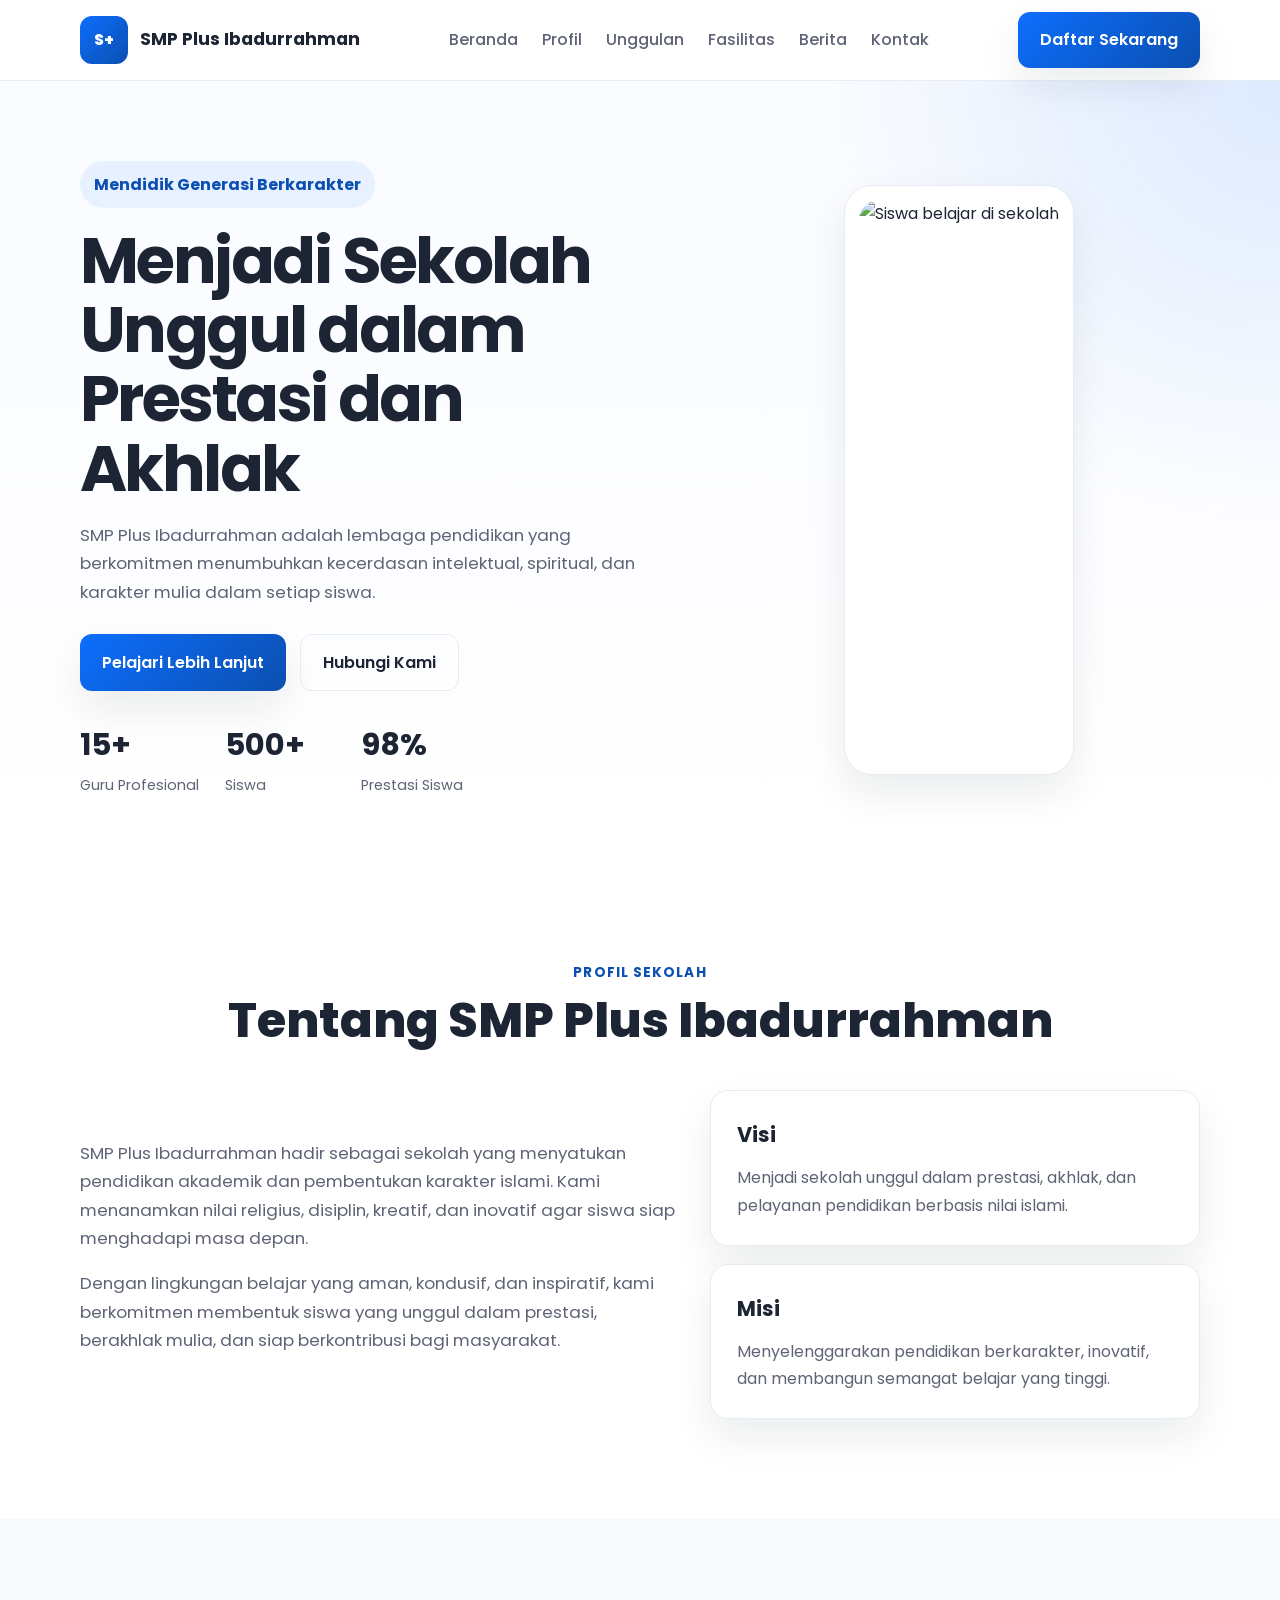
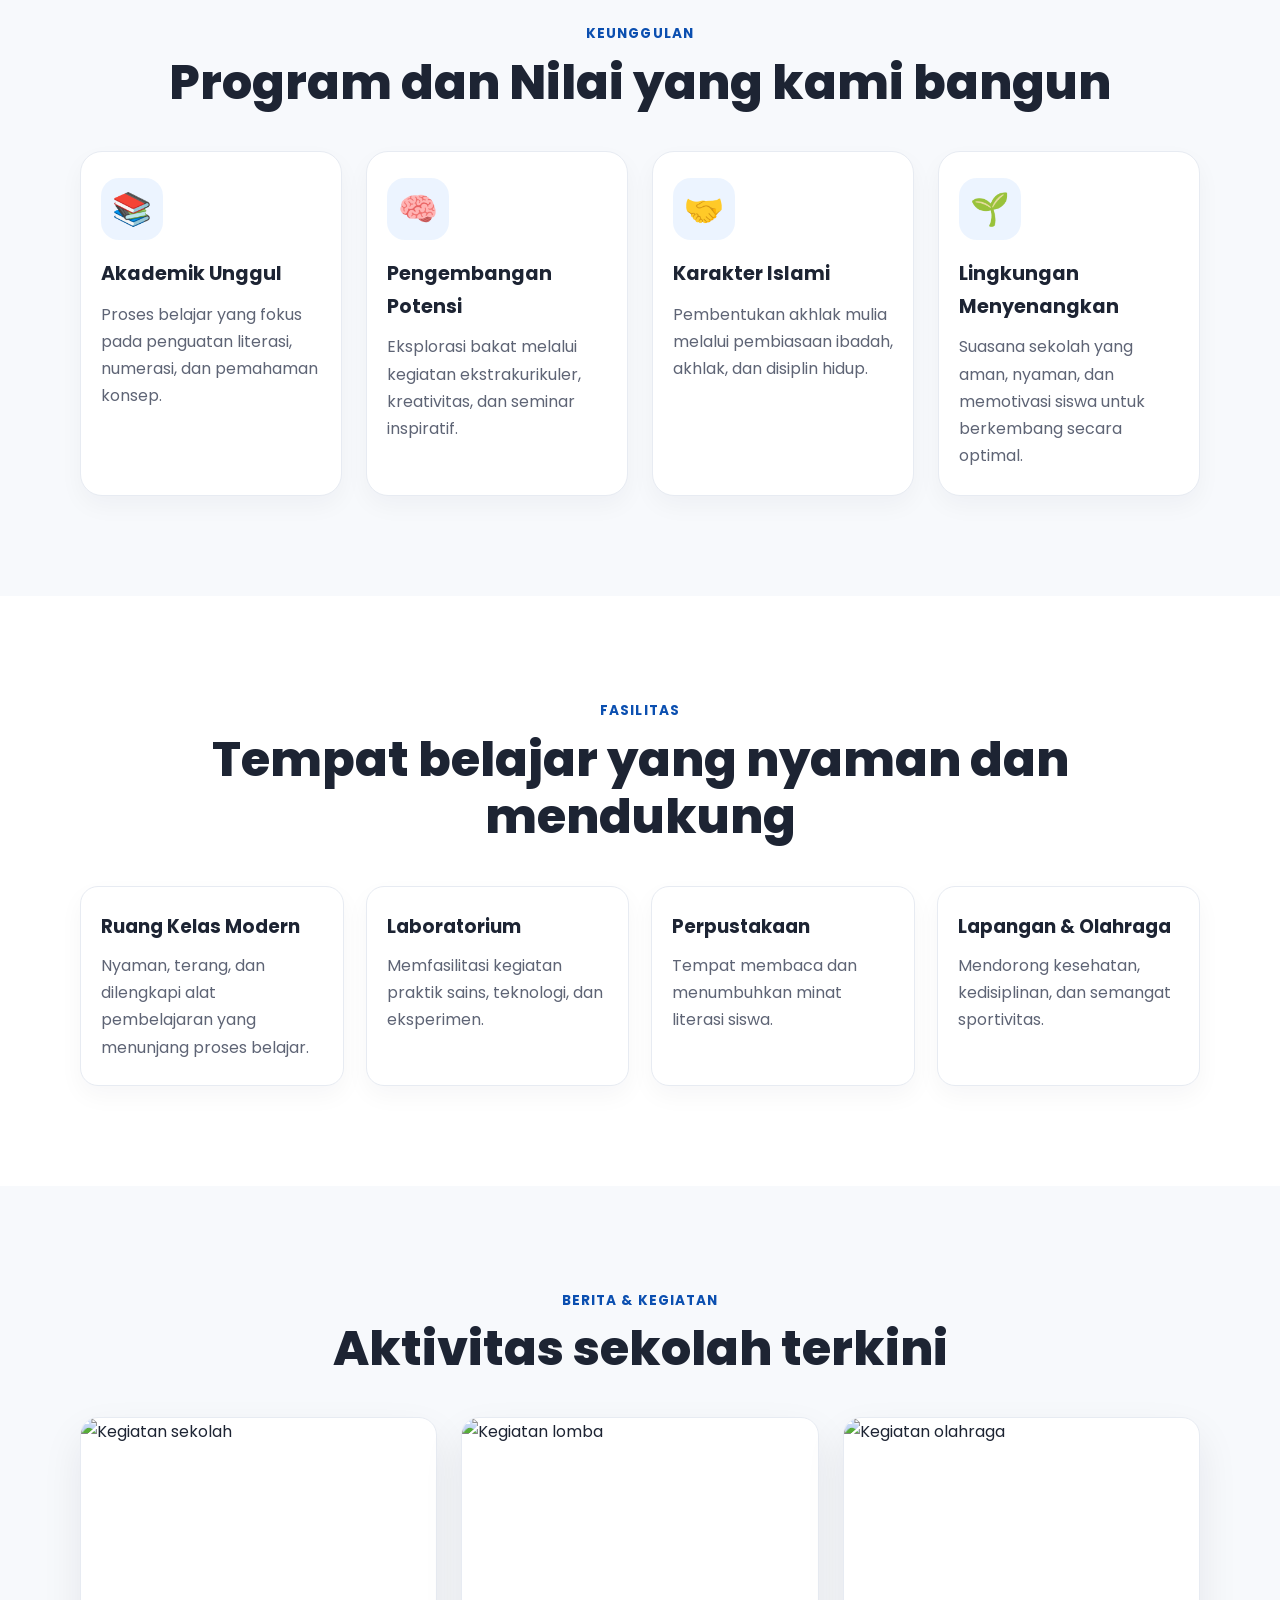
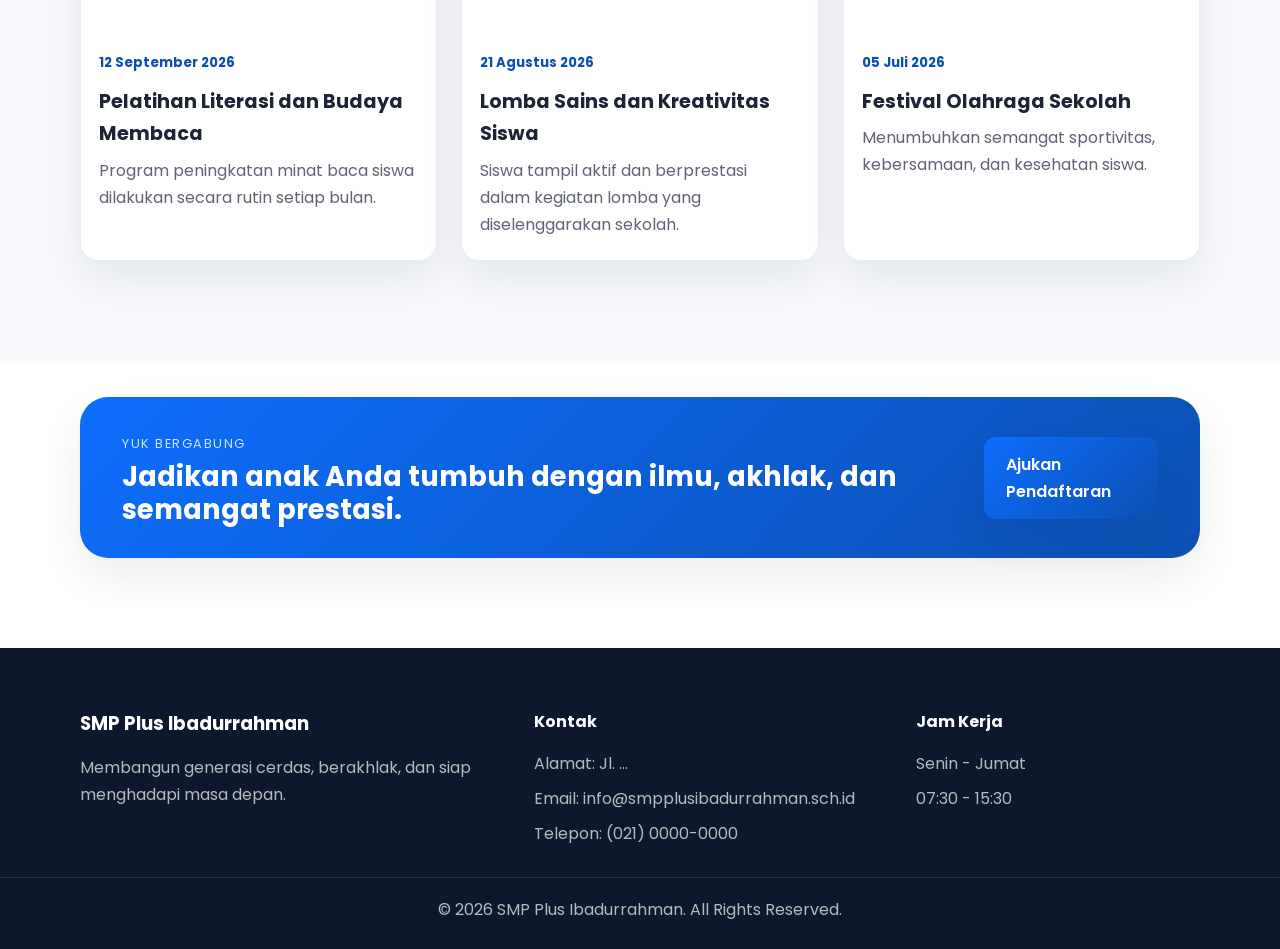
==== index.html @ a877b1e3 "Add homepage for SMP Plus Ibadurrahman website" ====
<!DOCTYPE html>
<html lang="id">
  <head>
    <meta charset="UTF-8" />
    <meta name="viewport" content="width=device-width, initial-scale=1.0" />
    <title>SMP Plus Ibadurrahman</title>
    <meta
      name="description"
      content="Website resmi SMP Plus Ibadurrahman."
    />
    <link rel="preconnect" href="https://fonts.googleapis.com" />
    <link rel="preconnect" href="https://fonts.gstatic.com" crossorigin />
    <link
      href="https://fonts.googleapis.com/css2?family=Poppins:wght@400;500;600;700;800&display=swap"
      rel="stylesheet"
    />
    <link rel="stylesheet" href="style.css" />
  </head>
  <body>
    <header class="topbar">
      <div class="container nav">
        <div class="brand" aria-label="SMP Plus Ibadurrahman logo and name">
          <div class="logo">S+</div>
          <div>
            <h2>SMP Plus Ibadurrahman</h2>
          </div>
        </div>

        <nav class="menu" aria-label="Navigasi utama">
          <a href="#beranda">Beranda</a>
          <a href="#profil">Profil</a>
          <a href="#unggulan">Unggulan</a>
          <a href="#fasilitas">Fasilitas</a>
          <a href="#berita">Berita</a>
          <a href="#kontak">Kontak</a>
        </nav>

        <a class="btn btn-primary" href="#kontak">Daftar Sekarang</a>
      </div>
    </header>

    <main>
      <section id="beranda" class="hero">
        <div class="container hero-grid">
          <div class="hero-content">
            <span class="badge">Mendidik Generasi Berkarakter</span>
            <h1>Menjadi Sekolah Unggul dalam Prestasi dan Akhlak</h1>
            <p>
              SMP Plus Ibadurrahman adalah lembaga pendidikan yang berkomitmen
              menumbuhkan kecerdasan intelektual, spiritual, dan karakter mulia
              dalam setiap siswa.
            </p>

            <div class="hero-actions">
              <a class="btn btn-primary" href="#profil">Pelajari Lebih Lanjut</a>
              <a class="btn btn-secondary" href="#kontak">Hubungi Kami</a>
            </div>

            <div class="stats" aria-label="Statistik sekolah">
              <div>
                <strong>15+</strong>
                <span>Guru Profesional</span>
              </div>
              <div>
                <strong>500+</strong>
                <span>Siswa</span>
              </div>
              <div>
                <strong>98%</strong>
                <span>Prestasi Siswa</span>
              </div>
            </div>
          </div>

          <div class="hero-visual" aria-label="Ilustrasi siswa belajar">
            <div class="card image-card">
              <img
                src="https://images.unsplash.com/photo-1522202176988-66273c2fd55f?auto=format&fit=crop&w=900&q=80"
                alt="Siswa belajar di sekolah"
              />
            </div>
          </div>
        </div>
      </section>

      <section id="profil" class="section">
        <div class="container">
          <div class="section-heading">
            <span>Profil Sekolah</span>
            <h2>Tentang SMP Plus Ibadurrahman</h2>
          </div>

          <div class="about-grid">
            <div class="about-text">
              <p>
                SMP Plus Ibadurrahman hadir sebagai sekolah yang menyatukan
                pendidikan akademik dan pembentukan karakter islami. Kami
                menanamkan nilai religius, disiplin, kreatif, dan inovatif agar
                siswa siap menghadapi masa depan.
              </p>
              <p>
                Dengan lingkungan belajar yang aman, kondusif, dan inspiratif,
                kami berkomitmen membentuk siswa yang unggul dalam prestasi,
                berakhlak mulia, dan siap berkontribusi bagi masyarakat.
              </p>
            </div>

            <div class="about-boxes">
              <div class="mini-box">
                <h3>Visi</h3>
                <p>
                  Menjadi sekolah unggul dalam prestasi, akhlak, dan pelayanan
                  pendidikan berbasis nilai islami.
                </p>
              </div>
              <div class="mini-box">
                <h3>Misi</h3>
                <p>
                  Menyelenggarakan pendidikan berkarakter, inovatif, dan
                  membangun semangat belajar yang tinggi.
                </p>
              </div>
            </div>
          </div>
        </div>
      </section>

      <section id="unggulan" class="section alt">
        <div class="container">
          <div class="section-heading">
            <span>Keunggulan</span>
            <h2>Program dan Nilai yang kami bangun</h2>
          </div>

          <div class="feature-grid">
            <article class="feature-card">
              <div class="icon">📚</div>
              <h3>Akademik Unggul</h3>
              <p>
                Proses belajar yang fokus pada penguatan literasi, numerasi, dan
                pemahaman konsep.
              </p>
            </article>

            <article class="feature-card">
              <div class="icon">🧠</div>
              <h3>Pengembangan Potensi</h3>
              <p>
                Eksplorasi bakat melalui kegiatan ekstrakurikuler, kreativitas,
                dan seminar inspiratif.
              </p>
            </article>

            <article class="feature-card">
              <div class="icon">🤝</div>
              <h3>Karakter Islami</h3>
              <p>
                Pembentukan akhlak mulia melalui pembiasaan ibadah, akhlak, dan
                disiplin hidup.
              </p>
            </article>

            <article class="feature-card">
              <div class="icon">🌱</div>
              <h3>Lingkungan Menyenangkan</h3>
              <p>
                Suasana sekolah yang aman, nyaman, dan memotivasi siswa untuk
                berkembang secara optimal.
              </p>
            </article>
          </div>
        </div>
      </section>

      <section id="fasilitas" class="section">
        <div class="container">
          <div class="section-heading">
            <span>Fasilitas</span>
            <h2>Tempat belajar yang nyaman dan mendukung</h2>
          </div>

          <div class="facility-grid">
            <div class="facility-item">
              <h3>Ruang Kelas Modern</h3>
              <p>
                Nyaman, terang, dan dilengkapi alat pembelajaran yang menunjang
                proses belajar.
              </p>
            </div>
            <div class="facility-item">
              <h3>Laboratorium</h3>
              <p>
                Memfasilitasi kegiatan praktik sains, teknologi, dan eksperimen.
              </p>
            </div>
            <div class="facility-item">
              <h3>Perpustakaan</h3>
              <p>
                Tempat membaca dan menumbuhkan minat literasi siswa.
              </p>
            </div>
            <div class="facility-item">
              <h3>Lapangan & Olahraga</h3>
              <p>
                Mendorong kesehatan, kedisiplinan, dan semangat sportivitas.
              </p>
            </div>
          </div>
        </div>
      </section>

      <section id="berita" class="section alt">
        <div class="container">
          <div class="section-heading">
            <span>Berita & Kegiatan</span>
            <h2>Aktivitas sekolah terkini</h2>
          </div>

          <div class="news-grid">
            <article class="news-card">
              <img
                src="https://images.unsplash.com/photo-1503676260728-1c00da094a0b?auto=format&fit=crop&w=800&q=80"
                alt="Kegiatan sekolah"
              />
              <div class="news-content">
                <span>12 September 2026</span>
                <h3>Pelatihan Literasi dan Budaya Membaca</h3>
                <p>
                  Program peningkatan minat baca siswa dilakukan secara rutin
                  setiap bulan.
                </p>
              </div>
            </article>

            <article class="news-card">
              <img
                src="https://images.unsplash.com/photo-1523240795612-9a054b0db644?auto=format&fit=crop&w=800&q=80"
                alt="Kegiatan lomba"
              />
              <div class="news-content">
                <span>21 Agustus 2026</span>
                <h3>Lomba Sains dan Kreativitas Siswa</h3>
                <p>
                  Siswa tampil aktif dan berprestasi dalam kegiatan lomba yang
                  diselenggarakan sekolah.
                </p>
              </div>
            </article>

            <article class="news-card">
              <img
                src="https://images.unsplash.com/photo-1517486808906-6ca8b3f04846?auto=format&fit=crop&w=800&q=80"
                alt="Kegiatan olahraga"
              />
              <div class="news-content">
                <span>05 Juli 2026</span>
                <h3>Festival Olahraga Sekolah</h3>
                <p>
                  Menumbuhkan semangat sportivitas, kebersamaan, dan kesehatan
                  siswa.
                </p>
              </div>
            </article>
          </div>
        </div>
      </section>

      <section class="cta">
        <div class="container cta-box">
          <div>
            <span>Yuk Bergabung</span>
            <h2>
              Jadikan anak Anda tumbuh dengan ilmu, akhlak, dan semangat
              prestasi.
            </h2>
          </div>
          <a class="btn btn-primary" href="#kontak">Ajukan Pendaftaran</a>
        </div>
      </section>
    </main>

    <footer id="kontak" class="footer">
      <div class="container footer-grid">
        <div>
          <h3>SMP Plus Ibadurrahman</h3>
          <p>
            Membangun generasi cerdas, berakhlak, dan siap menghadapi masa
            depan.
          </p>
        </div>

        <div>
          <h4>Kontak</h4>
          <ul>
            <li>Alamat: Jl. ...</li>
            <li>Email: info@smpplusibadurrahman.sch.id</li>
            <li>Telepon: (021) 0000-0000</li>
          </ul>
        </div>

        <div>
          <h4>Jam Kerja</h4>
          <ul>
            <li>Senin - Jumat</li>
            <li>07:30 - 15:30</li>
          </ul>
        </div>
      </div>

      <div class="copyright">
        <p>© 2026 SMP Plus Ibadurrahman. All Rights Reserved.</p>
      </div>
    </footer>
  </body>
</html>
---- style.css ----
:root {
  --primary: #0d6efd;
  --primary-dark: #0b4fb0;
  --secondary: #f7f9fc;
  --accent: #f7b801;
  --text: #1d2433;
  --muted: #5e6475;
  --border: #e7ebf2;
  --white: #ffffff;
  --shadow: 0 18px 40px rgba(16, 24, 40, 0.08);
}

* {
  box-sizing: border-box;
  margin: 0;
  padding: 0;
}

html {
  scroll-behavior: smooth;
}

body {
  font-family: "Poppins", sans-serif;
  color: var(--text);
  background: var(--white);
  line-height: 1.7;
}

a {
  text-decoration: none;
  color: inherit;
}

img {
  max-width: 100%;
  display: block;
}

.container {
  width: min(1120px, calc(100% - 32px));
  margin: 0 auto;
}

.section {
  padding: 100px 0;
}

.section.alt {
  background: var(--secondary);
}

.section-heading {
  margin-bottom: 40px;
  text-align: center;
}

.section-heading span {
  display: inline-block;
  font-size: 0.85rem;
  color: var(--primary-dark);
  font-weight: 700;
  letter-spacing: 0.08em;
  text-transform: uppercase;
  margin-bottom: 8px;
}

.section-heading h2 {
  font-size: clamp(2rem, 4vw, 3rem);
  line-height: 1.2;
  font-weight: 800;
}

.topbar {
  position: sticky;
  top: 0;
  z-index: 100;
  background: rgba(255, 255, 255, 0.92);
  backdrop-filter: blur(12px);
  border-bottom: 1px solid rgba(231, 235, 242, 0.9);
}

.nav {
  display: flex;
  align-items: center;
  justify-content: space-between;
  min-height: 80px;
  gap: 20px;
}

.brand {
  display: flex;
  align-items: center;
  gap: 12px;
}

.logo {
  width: 48px;
  height: 48px;
  border-radius: 12px;
  background: linear-gradient(135deg, var(--primary), var(--primary-dark));
  color: var(--white);
  display: grid;
  place-items: center;
  font-weight: 800;
}

.brand h2 {
  font-size: 1.1rem;
}

.menu {
  display: flex;
  align-items: center;
  gap: 24px;
  color: var(--muted);
  font-weight: 500;
}

.menu a:hover {
  color: var(--primary);
}

.btn {
  display: inline-flex;
  align-items: center;
  justify-content: center;
  padding: 14px 22px;
  border-radius: 12px;
  font-weight: 600;
  transition: 0.2s ease;
}

.btn-primary {
  background: linear-gradient(135deg, var(--primary), var(--primary-dark));
  color: var(--white);
  box-shadow: var(--shadow);
}

.btn-primary:hover {
  transform: translateY(-2px);
}

.btn-secondary {
  background: transparent;
  color: var(--text);
  border: 1px solid var(--border);
}

.hero {
  padding: 80px 0 60px;
  background:
    radial-gradient(circle at top right, rgba(13, 110, 253, 0.12), transparent 30%),
    linear-gradient(180deg, #f9fbff 0%, #ffffff 100%);
}

.hero-grid {
  display: grid;
  grid-template-columns: 1.1fr 0.9fr;
  gap: 48px;
  align-items: center;
}

.badge {
  display: inline-flex;
  background: rgba(13, 110, 253, 0.08);
  color: var(--primary-dark);
  font-weight: 700;
  padding: 10px 14px;
  border-radius: 999px;
  margin-bottom: 18px;
}

.hero-content h1 {
  font-size: clamp(2.4rem, 5vw, 4.5rem);
  line-height: 1.08;
  margin-bottom: 18px;
  letter-spacing: -0.04em;
}

.hero-content p {
  font-size: 1.05rem;
  color: var(--muted);
  max-width: 620px;
}

.hero-actions {
  display: flex;
  gap: 14px;
  margin-top: 28px;
  flex-wrap: wrap;
}

.stats {
  display: flex;
  gap: 26px;
  margin-top: 28px;
  flex-wrap: wrap;
}

.stats div {
  min-width: 110px;
}

.stats strong {
  display: block;
  font-size: 1.9rem;
  color: var(--text);
}

.stats span {
  color: var(--muted);
  font-size: 0.9rem;
}

.hero-visual {
  display: flex;
  justify-content: center;
}

.image-card {
  background: var(--white);
  border-radius: 28px;
  box-shadow: var(--shadow);
  padding: 14px;
  border: 1px solid var(--border);
  max-width: 540px;
}

.image-card img {
  width: 100%;
  height: 560px;
  object-fit: cover;
  border-radius: 20px;
}

.about-grid {
  display: grid;
  grid-template-columns: 1.1fr 0.9fr;
  gap: 30px;
  align-items: center;
}

.about-text p {
  color: var(--muted);
  margin-bottom: 16px;
  font-size: 1.05rem;
}

.about-boxes {
  display: grid;
  gap: 18px;
}

.mini-box {
  background: var(--white);
  border: 1px solid var(--border);
  border-radius: 18px;
  padding: 26px;
  box-shadow: var(--shadow);
}

.mini-box h3 {
  margin-bottom: 12px;
  font-size: 1.3rem;
}

.mini-box p {
  color: var(--muted);
}

.feature-grid {
  display: grid;
  grid-template-columns: repeat(4, minmax(0, 1fr));
  gap: 24px;
}

.feature-card {
  background: var(--white);
  border: 1px solid var(--border);
  border-radius: 22px;
  padding: 26px 20px;
  box-shadow: 0 10px 24px rgba(16, 24, 40, 0.04);
}

.icon {
  width: 62px;
  height: 62px;
  display: grid;
  place-items: center;
  font-size: 2rem;
  border-radius: 18px;
  background: rgba(13, 110, 253, 0.08);
  margin-bottom: 18px;
}

.feature-card h3 {
  margin-bottom: 10px;
  font-size: 1.2rem;
}

.feature-card p {
  color: var(--muted);
}

.facility-grid {
  display: grid;
  grid-template-columns: repeat(4, minmax(0, 1fr));
  gap: 22px;
}

.facility-item {
  background: var(--white);
  border: 1px solid var(--border);
  border-radius: 18px;
  padding: 24px 20px;
  box-shadow: 0 10px 24px rgba(16, 24, 40, 0.04);
}

.facility-item h3 {
  margin-bottom: 10px;
  font-size: 1.15rem;
}

.facility-item p {
  color: var(--muted);
}

.news-grid {
  display: grid;
  grid-template-columns: repeat(3, minmax(0, 1fr));
  gap: 24px;
}

.news-card {
  background: var(--white);
  border: 1px solid var(--border);
  border-radius: 18px;
  overflow: hidden;
  box-shadow: var(--shadow);
}

.news-card img {
  width: 100%;
  height: 210px;
  object-fit: cover;
}

.news-content {
  padding: 20px 18px 22px;
}

.news-content span {
  color: var(--primary-dark);
  font-size: 0.82rem;
  font-weight: 700;
}

.news-content h3 {
  margin: 10px 0 6px;
  font-size: 1.2rem;
}

.news-content p {
  color: var(--muted);
}

.cta {
  padding: 36px 0 90px;
}

.cta-box {
  background: linear-gradient(135deg, var(--primary), var(--primary-dark));
  color: var(--white);
  border-radius: 28px;
  padding: 32px 42px;
  display: flex;
  justify-content: space-between;
  align-items: center;
  gap: 20px;
  box-shadow: var(--shadow);
}

.cta-box h2 {
  font-size: clamp(1.7rem, 2vw, 2.5rem);
  line-height: 1.2;
}

.cta-box span {
  display: inline-block;
  margin-bottom: 6px;
  font-size: 0.8rem;
  opacity: 0.8;
  text-transform: uppercase;
  letter-spacing: 0.12em;
}

.footer {
  background: #0d172d;
  color: rgba(255, 255, 255, 0.85);
  padding-top: 60px;
}

.footer-grid {
  display: grid;
  grid-template-columns: 1.2fr 1fr 0.8fr;
  gap: 28px;
  padding-bottom: 30px;
}

.footer h3,
.footer h4 {
  color: var(--white);
  margin-bottom: 14px;
}

.footer p,
.footer li {
  color: rgba(255, 255, 255, 0.7);
}

.footer ul {
  list-style: none;
  display: grid;
  gap: 8px;
}

.copyright {
  text-align: center;
  padding: 18px 0 26px;
  border-top: 1px solid rgba(255, 255, 255, 0.1);
  color: rgba(255, 255, 255, 0.6);
}

@media (max-width: 980px) {
  .hero-grid,
  .about-grid,
  .feature-grid,
  .facility-grid,
  .news-grid,
  .footer-grid {
    grid-template-columns: 1fr 1fr;
  }

  .hero-grid,
  .about-grid {
    grid-template-columns: 1fr;
  }
}

@media (max-width: 720px) {
  .menu {
    display: none;
  }

  .feature-grid,
  .facility-grid,
  .news-grid,
  .footer-grid {
    grid-template-columns: 1fr;
  }

  .cta-box {
    flex-direction: column;
    align-items: flex-start;
  }

  .hero-content h1 {
    font-size: 2.5rem;
  }
}
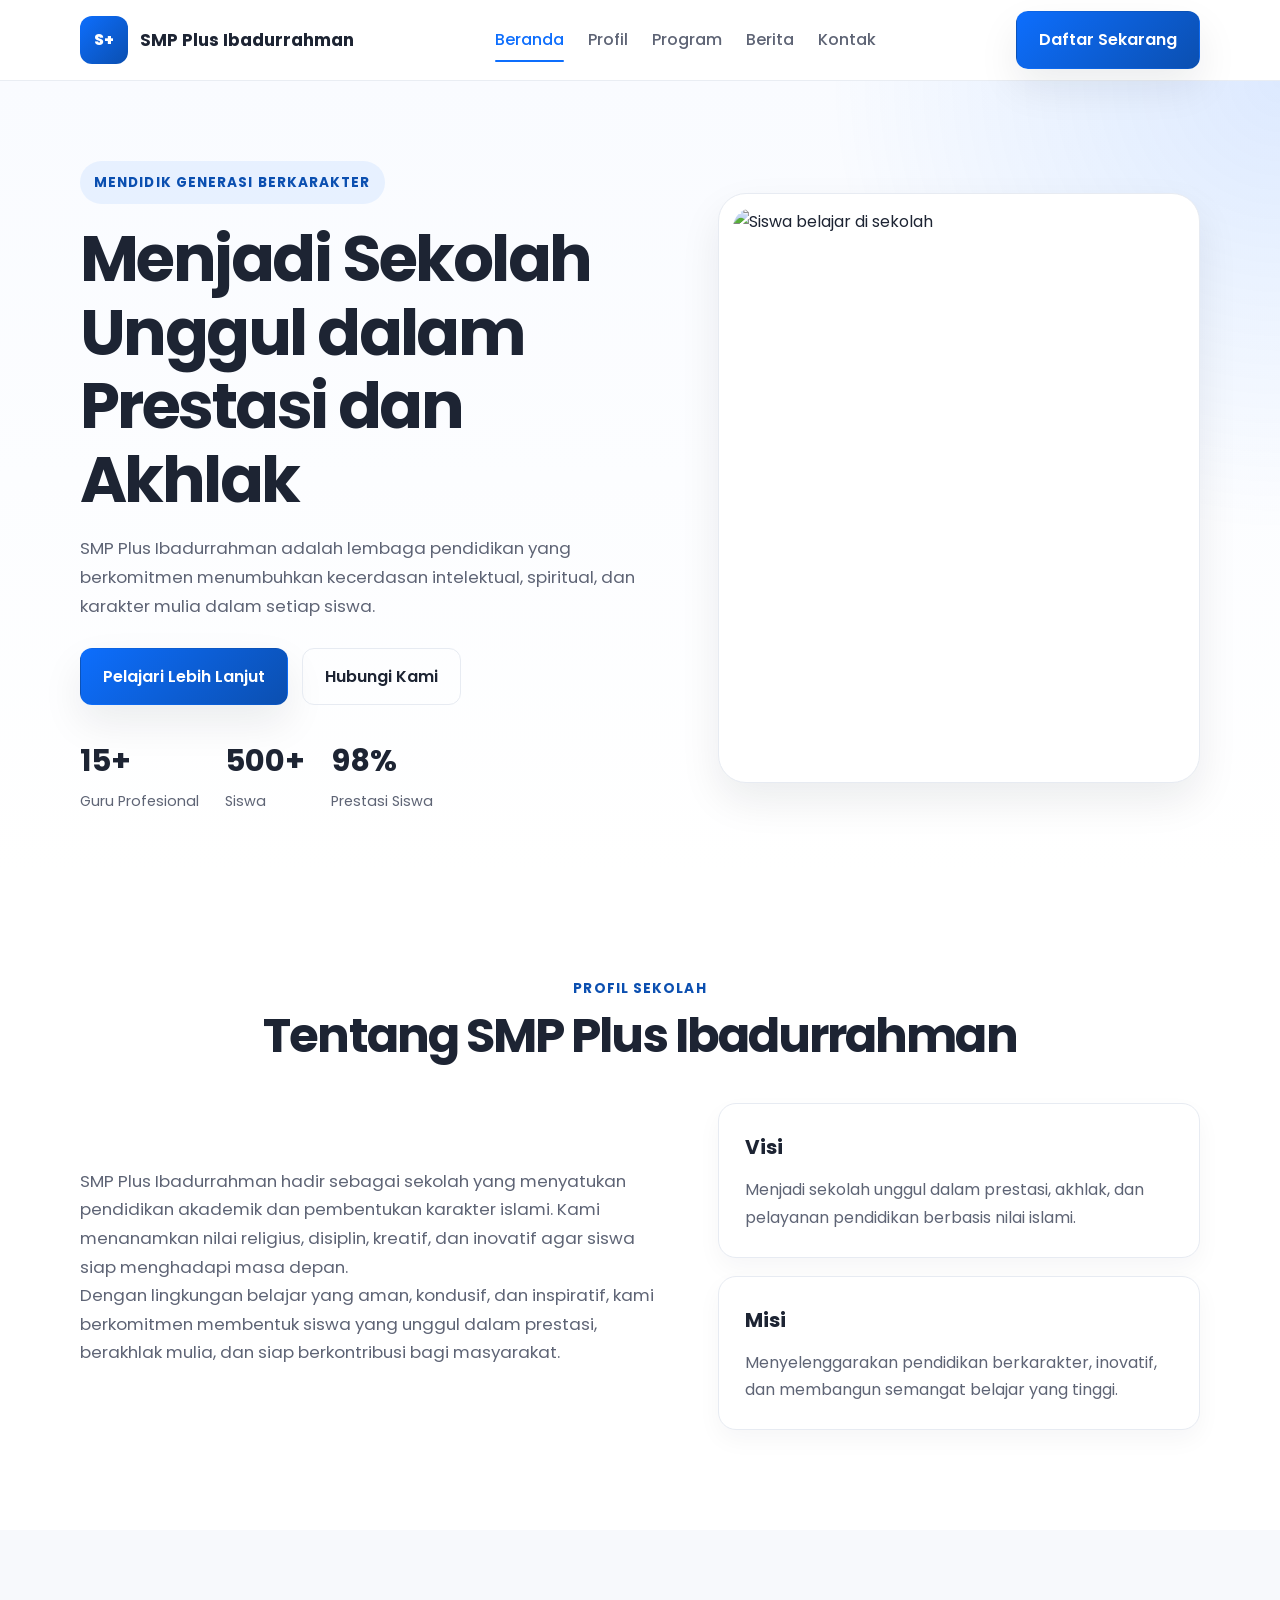
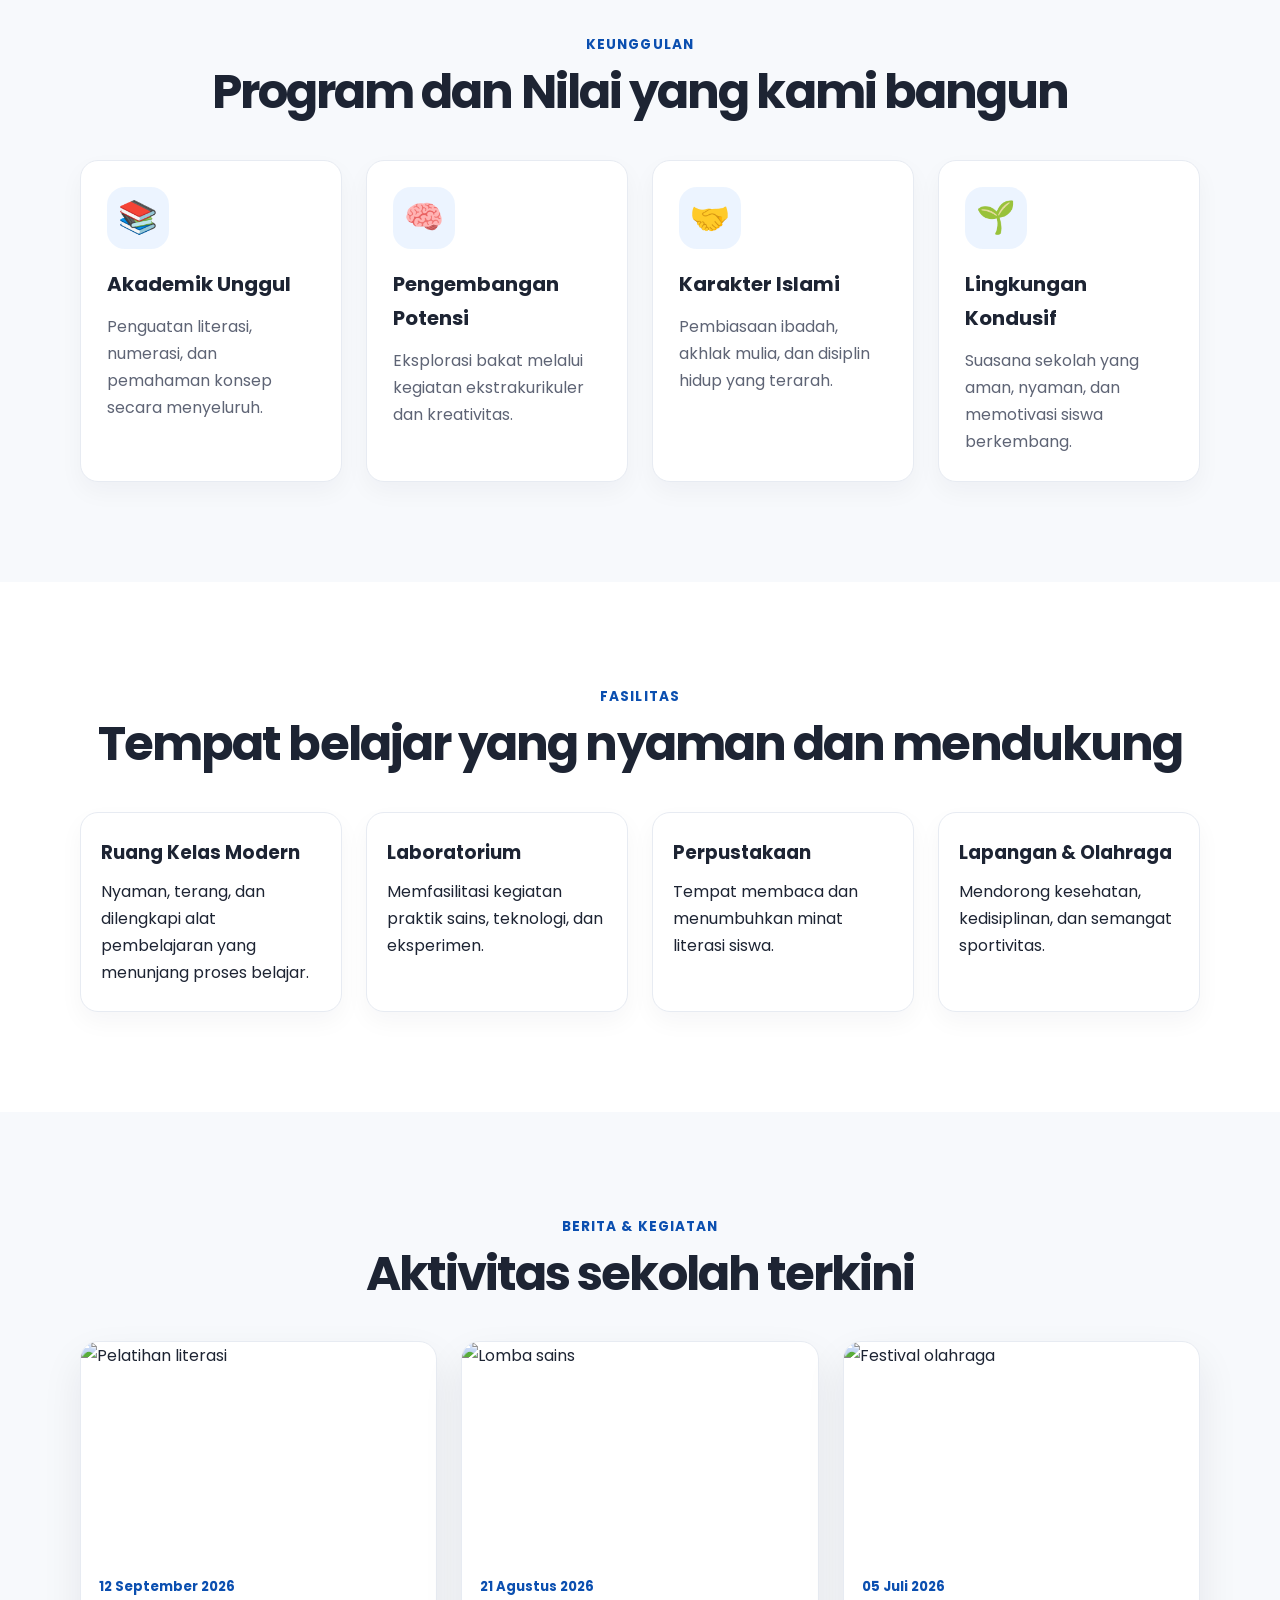
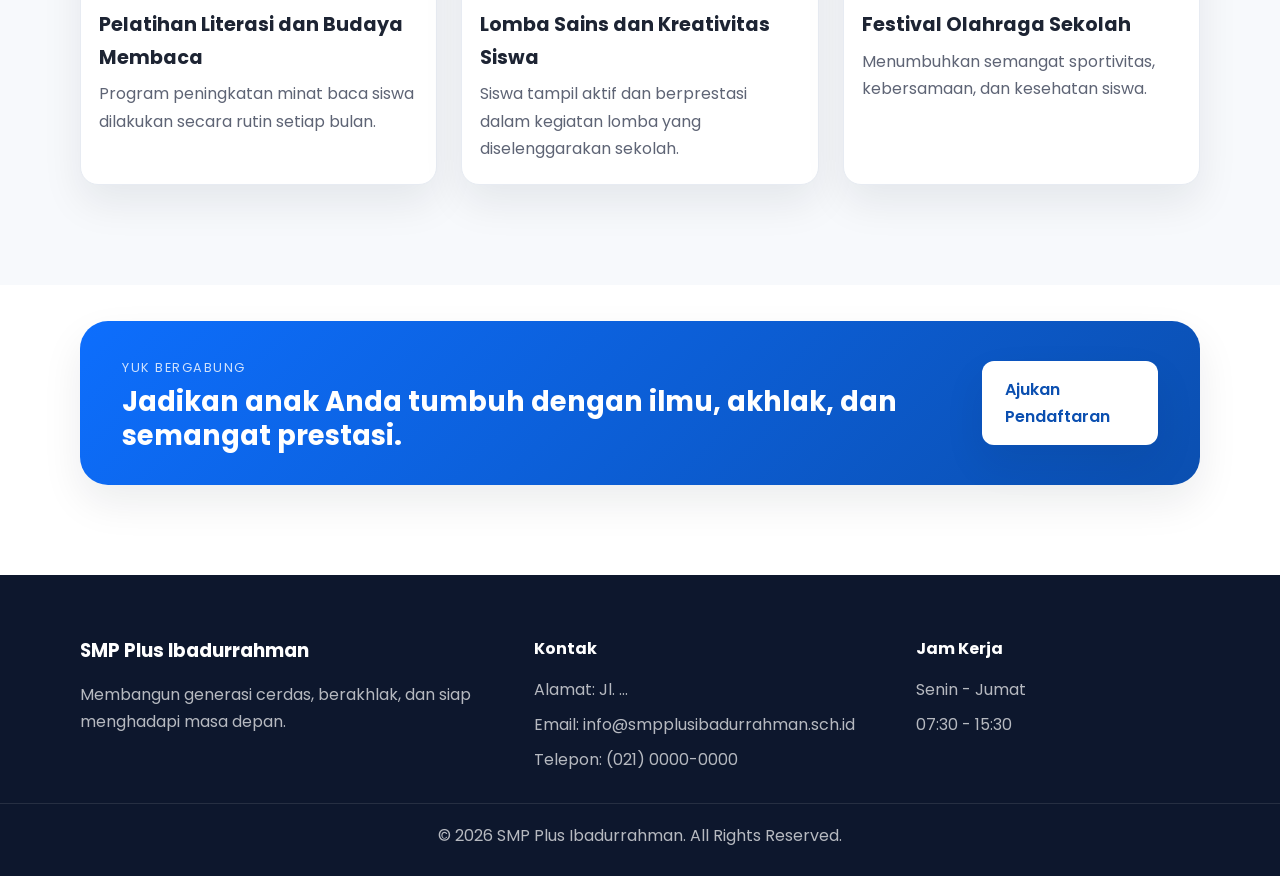
==== commit 43e398c8: "Expand SMP Plus Ibadurrahman site into multi-page landing website" ====
--- a/index.html
+++ b/index.html
@@ -3,10 +3,10 @@
   <head>
     <meta charset="UTF-8" />
     <meta name="viewport" content="width=device-width, initial-scale=1.0" />
-    <title>SMP Plus Ibadurrahman</title>
+    <title>SMP Plus Ibadurrahman | Beranda</title>
     <meta
       name="description"
-      content="Website resmi SMP Plus Ibadurrahman."
+      content="Website resmi SMP Plus Ibadurrahman. Mendidik generasi unggul dengan akhlak dan prestasi."
     />
     <link rel="preconnect" href="https://fonts.googleapis.com" />
     <link rel="preconnect" href="https://fonts.gstatic.com" crossorigin />
@@ -15,32 +15,38 @@
       rel="stylesheet"
     />
     <link rel="stylesheet" href="style.css" />
+    <script src="script.js" defer></script>
   </head>
   <body>
     <header class="topbar">
       <div class="container nav">
-        <div class="brand" aria-label="SMP Plus Ibadurrahman logo and name">
+        <a href="index.html" class="brand" aria-label="Beranda SMP Plus Ibadurrahman">
           <div class="logo">S+</div>
           <div>
             <h2>SMP Plus Ibadurrahman</h2>
           </div>
-        </div>
+        </a>
+
+        <button class="nav-toggle" aria-label="Buka menu navigasi" aria-expanded="false">
+          <span></span>
+          <span></span>
+          <span></span>
+        </button>
 
         <nav class="menu" aria-label="Navigasi utama">
-          <a href="#beranda">Beranda</a>
-          <a href="#profil">Profil</a>
-          <a href="#unggulan">Unggulan</a>
-          <a href="#fasilitas">Fasilitas</a>
-          <a href="#berita">Berita</a>
-          <a href="#kontak">Kontak</a>
+          <a href="index.html" class="active">Beranda</a>
+          <a href="profil.html">Profil</a>
+          <a href="program.html">Program</a>
+          <a href="berita.html">Berita</a>
+          <a href="kontak.html">Kontak</a>
         </nav>
 
-        <a class="btn btn-primary" href="#kontak">Daftar Sekarang</a>
+        <a class="btn btn-primary desktop-only" href="kontak.html">Daftar Sekarang</a>
       </div>
     </header>
 
     <main>
-      <section id="beranda" class="hero">
+      <section class="hero">
         <div class="container hero-grid">
           <div class="hero-content">
             <span class="badge">Mendidik Generasi Berkarakter</span>
@@ -52,8 +58,8 @@
             </p>
 
             <div class="hero-actions">
-              <a class="btn btn-primary" href="#profil">Pelajari Lebih Lanjut</a>
-              <a class="btn btn-secondary" href="#kontak">Hubungi Kami</a>
+              <a class="btn btn-primary" href="profil.html">Pelajari Lebih Lanjut</a>
+              <a class="btn btn-secondary" href="kontak.html">Hubungi Kami</a>
             </div>
 
             <div class="stats" aria-label="Statistik sekolah">
@@ -72,8 +78,8 @@
             </div>
           </div>
 
-          <div class="hero-visual" aria-label="Ilustrasi siswa belajar">
-            <div class="card image-card">
+          <div class="hero-visual" aria-label="Photo sekolah">
+            <div class="image-card">
               <img
                 src="https://images.unsplash.com/photo-1522202176988-66273c2fd55f?auto=format&fit=crop&w=900&q=80"
                 alt="Siswa belajar di sekolah"
@@ -83,7 +89,7 @@
         </div>
       </section>
 
-      <section id="profil" class="section">
+      <section class="section">
         <div class="container">
           <div class="section-heading">
             <span>Profil Sekolah</span>
@@ -125,7 +131,7 @@
         </div>
       </section>
 
-      <section id="unggulan" class="section alt">
+      <section class="section alt-bg">
         <div class="container">
           <div class="section-heading">
             <span>Keunggulan</span>
@@ -136,43 +142,31 @@
             <article class="feature-card">
               <div class="icon">📚</div>
               <h3>Akademik Unggul</h3>
-              <p>
-                Proses belajar yang fokus pada penguatan literasi, numerasi, dan
-                pemahaman konsep.
-              </p>
+              <p>Penguatan literasi, numerasi, dan pemahaman konsep secara menyeluruh.</p>
             </article>
 
             <article class="feature-card">
               <div class="icon">🧠</div>
               <h3>Pengembangan Potensi</h3>
-              <p>
-                Eksplorasi bakat melalui kegiatan ekstrakurikuler, kreativitas,
-                dan seminar inspiratif.
-              </p>
+              <p>Eksplorasi bakat melalui kegiatan ekstrakurikuler dan kreativitas.</p>
             </article>
 
             <article class="feature-card">
               <div class="icon">🤝</div>
               <h3>Karakter Islami</h3>
-              <p>
-                Pembentukan akhlak mulia melalui pembiasaan ibadah, akhlak, dan
-                disiplin hidup.
-              </p>
+              <p>Pembiasaan ibadah, akhlak mulia, dan disiplin hidup yang terarah.</p>
             </article>
 
             <article class="feature-card">
               <div class="icon">🌱</div>
-              <h3>Lingkungan Menyenangkan</h3>
-              <p>
-                Suasana sekolah yang aman, nyaman, dan memotivasi siswa untuk
-                berkembang secara optimal.
-              </p>
+              <h3>Lingkungan Kondusif</h3>
+              <p>Suasana sekolah yang aman, nyaman, dan memotivasi siswa berkembang.</p>
             </article>
           </div>
         </div>
       </section>
 
-      <section id="fasilitas" class="section">
+      <section class="section">
         <div class="container">
           <div class="section-heading">
             <span>Fasilitas</span>
@@ -182,34 +176,25 @@
           <div class="facility-grid">
             <div class="facility-item">
               <h3>Ruang Kelas Modern</h3>
-              <p>
-                Nyaman, terang, dan dilengkapi alat pembelajaran yang menunjang
-                proses belajar.
-              </p>
+              <p>Nyaman, terang, dan dilengkapi alat pembelajaran yang menunjang proses belajar.</p>
             </div>
             <div class="facility-item">
               <h3>Laboratorium</h3>
-              <p>
-                Memfasilitasi kegiatan praktik sains, teknologi, dan eksperimen.
-              </p>
+              <p>Memfasilitasi kegiatan praktik sains, teknologi, dan eksperimen.</p>
             </div>
             <div class="facility-item">
               <h3>Perpustakaan</h3>
-              <p>
-                Tempat membaca dan menumbuhkan minat literasi siswa.
-              </p>
+              <p>Tempat membaca dan menumbuhkan minat literasi siswa.</p>
             </div>
             <div class="facility-item">
               <h3>Lapangan & Olahraga</h3>
-              <p>
-                Mendorong kesehatan, kedisiplinan, dan semangat sportivitas.
-              </p>
+              <p>Mendorong kesehatan, kedisiplinan, dan semangat sportivitas.</p>
             </div>
           </div>
         </div>
       </section>
 
-      <section id="berita" class="section alt">
+      <section class="section alt-bg">
         <div class="container">
           <div class="section-heading">
             <span>Berita & Kegiatan</span>
@@ -218,47 +203,29 @@
 
           <div class="news-grid">
             <article class="news-card">
-              <img
-                src="https://images.unsplash.com/photo-1503676260728-1c00da094a0b?auto=format&fit=crop&w=800&q=80"
-                alt="Kegiatan sekolah"
-              />
+              <img src="https://images.unsplash.com/photo-1503676260728-1c00da094a0b?auto=format&fit=crop&w=800&q=80" alt="Pelatihan literasi" />
               <div class="news-content">
                 <span>12 September 2026</span>
                 <h3>Pelatihan Literasi dan Budaya Membaca</h3>
-                <p>
-                  Program peningkatan minat baca siswa dilakukan secara rutin
-                  setiap bulan.
-                </p>
+                <p>Program peningkatan minat baca siswa dilakukan secara rutin setiap bulan.</p>
               </div>
             </article>
 
             <article class="news-card">
-              <img
-                src="https://images.unsplash.com/photo-1523240795612-9a054b0db644?auto=format&fit=crop&w=800&q=80"
-                alt="Kegiatan lomba"
-              />
+              <img src="https://images.unsplash.com/photo-1523240795612-9a054b0db644?auto=format&fit=crop&w=800&q=80" alt="Lomba sains" />
               <div class="news-content">
                 <span>21 Agustus 2026</span>
                 <h3>Lomba Sains dan Kreativitas Siswa</h3>
-                <p>
-                  Siswa tampil aktif dan berprestasi dalam kegiatan lomba yang
-                  diselenggarakan sekolah.
-                </p>
+                <p>Siswa tampil aktif dan berprestasi dalam kegiatan lomba yang diselenggarakan sekolah.</p>
               </div>
             </article>
 
             <article class="news-card">
-              <img
-                src="https://images.unsplash.com/photo-1517486808906-6ca8b3f04846?auto=format&fit=crop&w=800&q=80"
-                alt="Kegiatan olahraga"
-              />
+              <img src="https://images.unsplash.com/photo-1517486808906-6ca8b3f04846?auto=format&fit=crop&w=800&q=80" alt="Festival olahraga" />
               <div class="news-content">
                 <span>05 Juli 2026</span>
                 <h3>Festival Olahraga Sekolah</h3>
-                <p>
-                  Menumbuhkan semangat sportivitas, kebersamaan, dan kesehatan
-                  siswa.
-                </p>
+                <p>Menumbuhkan semangat sportivitas, kebersamaan, dan kesehatan siswa.</p>
               </div>
             </article>
           </div>
@@ -269,24 +236,18 @@
         <div class="container cta-box">
           <div>
             <span>Yuk Bergabung</span>
-            <h2>
-              Jadikan anak Anda tumbuh dengan ilmu, akhlak, dan semangat
-              prestasi.
-            </h2>
-          </div>
-          <a class="btn btn-primary" href="#kontak">Ajukan Pendaftaran</a>
+            <h2>Jadikan anak Anda tumbuh dengan ilmu, akhlak, dan semangat prestasi.</h2>
+          </div>
+          <a class="btn btn-primary light" href="kontak.html">Ajukan Pendaftaran</a>
         </div>
       </section>
     </main>
 
-    <footer id="kontak" class="footer">
+    <footer class="footer">
       <div class="container footer-grid">
         <div>
           <h3>SMP Plus Ibadurrahman</h3>
-          <p>
-            Membangun generasi cerdas, berakhlak, dan siap menghadapi masa
-            depan.
-          </p>
+          <p>Membangun generasi cerdas, berakhlak, dan siap menghadapi masa depan.</p>
         </div>
 
         <div>
@@ -308,8 +269,288 @@
       </div>
 
       <div class="copyright">
-        <p>© 2026 SMP Plus Ibadurrahman. All Rights Reserved.</p>
+        <p>© <span id="year"></span> SMP Plus Ibadurrahman. All Rights Reserved.</p>
       </div>
     </footer>
   </body>
 </html>
+
+
+
+
+
+
+
+
+
+
+
+
+
+
+
+
+
+
+
+
+
+
+
+
+
+
+
+
+
+
+
+
+
+
+
+
+
+
+
+
+
+
+
+
+
+
+
+
+
+
+
+
+
+
+
+
+
+
+
+
+
+
+
+
+
+
+
+
+
+
+
+
+
+
+
+
+
+
+
+
+
+
+
+
+
+
+
+
+
+
+
+
+
+
+
+
+
+
+
+
+
+
+
+
+
+
+
+
+
+
+
+
+
+
+
+
+
+
+
+
+
+
+
+
+
+
+
+
+
+
+
+
+
+
+
+
+
+
+
+
+
+
+
+
+
+
+
+
+
+
+
+
+
+
+
+
+
+
+
+
+
+
+
+
+
+
+
+
+
+
+
+
+
+
+
+
+
+
+
+
+
+
+
+
+
+
+
+
+
+
+
+
+
+
+
+
+
+
+
+
+
+
+
+
+
+
+
+
+
+
+
+
+
+
+
+
+
+
+
+
+
+
+
+
+
+
+
+
+
+
+
+
+
+
+
+
+
+
+
+
+
+
+
+
+
+
+
+
+
+
+
+
+
+
+
+
+
+
+
+
+
+
+
+
+
+
+
+
+
+
+
+
+
+
+
+
+
+
+
+
--- a/style.css
+++ b/style.css
@@ -2,7 +2,6 @@
   --primary: #0d6efd;
   --primary-dark: #0b4fb0;
   --secondary: #f7f9fc;
-  --accent: #f7b801;
   --text: #1d2433;
   --muted: #5e6475;
   --border: #e7ebf2;
@@ -37,6 +36,12 @@
   display: block;
 }
 
+button,
+input,
+textarea {
+  font: inherit;
+}
+
 .container {
   width: min(1120px, calc(100% - 32px));
   margin: 0 auto;
@@ -46,7 +51,7 @@
   padding: 100px 0;
 }
 
-.section.alt {
+.alt-bg {
   background: var(--secondary);
 }
 
@@ -55,7 +60,8 @@
   text-align: center;
 }
 
-.section-heading span {
+.section-heading span,
+.badge {
   display: inline-block;
   font-size: 0.85rem;
   color: var(--primary-dark);
@@ -65,10 +71,15 @@
   margin-bottom: 8px;
 }
 
+.section-heading h2,
+.page-hero h1,
+.hero-content h1 {
+  line-height: 1.15;
+  letter-spacing: -0.04em;
+}
+
 .section-heading h2 {
   font-size: clamp(2rem, 4vw, 3rem);
-  line-height: 1.2;
-  font-weight: 800;
 }
 
 .topbar {
@@ -106,7 +117,7 @@
 }
 
 .brand h2 {
-  font-size: 1.1rem;
+  font-size: 1.06rem;
 }
 
 .menu {
@@ -117,8 +128,25 @@
   font-weight: 500;
 }
 
+.menu a {
+  position: relative;
+}
+
+.menu a.active,
 .menu a:hover {
   color: var(--primary);
+}
+
+.menu a.active::after,
+.menu a:hover::after {
+  content: "";
+  position: absolute;
+  left: 0;
+  bottom: -8px;
+  width: 100%;
+  height: 2px;
+  border-radius: 999px;
+  background: var(--primary);
 }
 
 .btn {
@@ -129,6 +157,11 @@
   border-radius: 12px;
   font-weight: 600;
   transition: 0.2s ease;
+  border: 1px solid transparent;
+}
+
+.btn:hover {
+  transform: translateY(-2px);
 }
 
 .btn-primary {
@@ -137,51 +170,73 @@
   box-shadow: var(--shadow);
 }
 
-.btn-primary:hover {
-  transform: translateY(-2px);
-}
-
 .btn-secondary {
   background: transparent;
   color: var(--text);
+  border-color: var(--border);
+}
+
+.light {
+  background: var(--white);
+  color: var(--primary-dark);
+}
+
+.desktop-only {
+  display: inline-flex;
+}
+
+.nav-toggle {
+  display: none;
+  width: 48px;
+  height: 48px;
+  background: transparent;
   border: 1px solid var(--border);
+  border-radius: 12px;
+  padding: 10px;
+  cursor: pointer;
+}
+
+.nav-toggle span {
+  display: block;
+  width: 100%;
+  height: 2px;
+  background: var(--text);
+  margin: 6px 0;
 }
 
 .hero {
   padding: 80px 0 60px;
-  background:
-    radial-gradient(circle at top right, rgba(13, 110, 253, 0.12), transparent 30%),
-    linear-gradient(180deg, #f9fbff 0%, #ffffff 100%);
-}
-
-.hero-grid {
+  background: radial-gradient(circle at top right, rgba(13, 110, 253, 0.12), transparent 30%), linear-gradient(180deg, #f9fbff 0%, #ffffff 100%);
+}
+
+.hero-grid,
+.about-grid,
+.content-grid,
+.contact-grid {
   display: grid;
   grid-template-columns: 1.1fr 0.9fr;
   gap: 48px;
   align-items: center;
 }
 
+.hero-content h1 {
+  font-size: clamp(2.4rem, 5vw, 4.5rem);
+  margin-bottom: 18px;
+}
+
+.hero-content p,
+.about-text p,
+.content-grid p,
+.lead {
+  color: var(--muted);
+  font-size: 1.05rem;
+}
+
 .badge {
-  display: inline-flex;
   background: rgba(13, 110, 253, 0.08);
-  color: var(--primary-dark);
-  font-weight: 700;
   padding: 10px 14px;
   border-radius: 999px;
   margin-bottom: 18px;
-}
-
-.hero-content h1 {
-  font-size: clamp(2.4rem, 5vw, 4.5rem);
-  line-height: 1.08;
-  margin-bottom: 18px;
-  letter-spacing: -0.04em;
-}
-
-.hero-content p {
-  font-size: 1.05rem;
-  color: var(--muted);
-  max-width: 620px;
 }
 
 .hero-actions {
@@ -194,37 +249,26 @@
 .stats {
   display: flex;
   gap: 26px;
-  margin-top: 28px;
+  margin-top: 30px;
   flex-wrap: wrap;
-}
-
-.stats div {
-  min-width: 110px;
 }
 
 .stats strong {
   display: block;
   font-size: 1.9rem;
-  color: var(--text);
 }
 
 .stats span {
   color: var(--muted);
   font-size: 0.9rem;
-}
-
-.hero-visual {
-  display: flex;
-  justify-content: center;
 }
 
 .image-card {
   background: var(--white);
   border-radius: 28px;
   box-shadow: var(--shadow);
+  border: 1px solid var(--border);
   padding: 14px;
-  border: 1px solid var(--border);
-  max-width: 540px;
 }
 
 .image-card img {
@@ -234,82 +278,54 @@
   border-radius: 20px;
 }
 
-.about-grid {
-  display: grid;
-  grid-template-columns: 1.1fr 0.9fr;
-  gap: 30px;
-  align-items: center;
-}
-
-.about-text p {
-  color: var(--muted);
-  margin-bottom: 16px;
-  font-size: 1.05rem;
-}
-
-.about-boxes {
+.about-boxes,
+.two-col {
   display: grid;
   gap: 18px;
 }
 
-.mini-box {
+.mini-box,
+.feature-card,
+.info-card,
+.contact-card,
+.form-card,
+.service-card {
   background: var(--white);
   border: 1px solid var(--border);
   border-radius: 18px;
   padding: 26px;
-  box-shadow: var(--shadow);
-}
-
-.mini-box h3 {
+  box-shadow: 0 10px 24px rgba(16, 24, 40, 0.04);
+}
+
+.mini-box h3,
+.feature-card h3,
+.service-card h3,
+.contact-card h3,
+.info-card h3 {
   margin-bottom: 12px;
-  font-size: 1.3rem;
-}
-
-.mini-box p {
+  font-size: 1.25rem;
+}
+
+.mini-box p,
+.feature-card p,
+.service-card p,
+.contact-card li,
+.info-card li,
+.news-content p,
+.news-item p {
   color: var(--muted);
 }
 
-.feature-grid {
+.feature-grid,
+.facility-grid,
+.program-grid {
   display: grid;
   grid-template-columns: repeat(4, minmax(0, 1fr));
   gap: 24px;
 }
 
-.feature-card {
-  background: var(--white);
-  border: 1px solid var(--border);
-  border-radius: 22px;
-  padding: 26px 20px;
-  box-shadow: 0 10px 24px rgba(16, 24, 40, 0.04);
-}
-
-.icon {
-  width: 62px;
-  height: 62px;
-  display: grid;
-  place-items: center;
-  font-size: 2rem;
-  border-radius: 18px;
-  background: rgba(13, 110, 253, 0.08);
-  margin-bottom: 18px;
-}
-
-.feature-card h3 {
-  margin-bottom: 10px;
-  font-size: 1.2rem;
-}
-
-.feature-card p {
-  color: var(--muted);
-}
-
-.facility-grid {
-  display: grid;
-  grid-template-columns: repeat(4, minmax(0, 1fr));
-  gap: 22px;
-}
-
-.facility-item {
+.facility-item,
+.service-card {
   background: var(--white);
   border: 1px solid var(--border);
   border-radius: 18px;
@@ -317,22 +333,21 @@
   box-shadow: 0 10px 24px rgba(16, 24, 40, 0.04);
 }
 
-.facility-item h3 {
+.facility-item h3,
+.service-card h3 {
   margin-bottom: 10px;
   font-size: 1.15rem;
 }
 
-.facility-item p {
-  color: var(--muted);
-}
-
-.news-grid {
+.news-grid,
+.news-list {
   display: grid;
   grid-template-columns: repeat(3, minmax(0, 1fr));
   gap: 24px;
 }
 
-.news-card {
+.news-card,
+.news-item {
   background: var(--white);
   border: 1px solid var(--border);
   border-radius: 18px;
@@ -340,7 +355,8 @@
   box-shadow: var(--shadow);
 }
 
-.news-card img {
+.news-card img,
+.news-item img {
   width: 100%;
   height: 210px;
   object-fit: cover;
@@ -350,19 +366,27 @@
   padding: 20px 18px 22px;
 }
 
-.news-content span {
+.news-content span,
+.news-item span {
   color: var(--primary-dark);
   font-size: 0.82rem;
   font-weight: 700;
 }
 
-.news-content h3 {
+.news-content h3,
+.news-item h3 {
   margin: 10px 0 6px;
   font-size: 1.2rem;
 }
 
-.news-content p {
-  color: var(--muted);
+.news-item {
+  display: grid;
+  grid-template-columns: 220px 1fr;
+  align-items: stretch;
+}
+
+.news-item div {
+  padding: 22px;
 }
 
 .cta {
@@ -383,7 +407,7 @@
 
 .cta-box h2 {
   font-size: clamp(1.7rem, 2vw, 2.5rem);
-  line-height: 1.2;
+  line-height: 1.25;
 }
 
 .cta-box span {
@@ -432,31 +456,136 @@
   color: rgba(255, 255, 255, 0.6);
 }
 
+.page-hero {
+  background: linear-gradient(180deg, #f8fbff 0%, #eef5ff 100%);
+  padding: 90px 0 60px;
+  text-align: center;
+}
+
+.page-hero h1 {
+  font-size: clamp(2.2rem, 4vw, 3.3rem);
+}
+
+.narrow {
+  max-width: 720px;
+}
+
+.lead {
+  font-size: 1.15rem;
+  margin-bottom: 18px;
+}
+
+.icon {
+  width: 62px;
+  height: 62px;
+  display: grid;
+  place-items: center;
+  font-size: 2rem;
+  border-radius: 18px;
+  background: rgba(13, 110, 253, 0.08);
+  margin-bottom: 18px;
+}
+
+.info-card ul,
+.contact-card ul {
+  list-style: none;
+  display: grid;
+  gap: 12px;
+}
+
+.form-card {
+  display: grid;
+  gap: 18px;
+}
+
+.input-group {
+  display: grid;
+  gap: 8px;
+}
+
+.input-group label {
+  font-weight: 600;
+}
+
+.input-group input,
+.input-group textarea {
+  width: 100%;
+  border: 1px solid var(--border);
+  border-radius: 12px;
+  padding: 12px 14px;
+  background: var(--white);
+  color: var(--text);
+}
+
+.input-group input:focus,
+.input-group textarea:focus {
+  outline: 2px solid rgba(13, 110, 253, 0.15);
+  border-color: var(--primary);
+}
+
+.two-col {
+  grid-template-columns: repeat(2, minmax(0, 1fr));
+}
+
 @media (max-width: 980px) {
+  .feature-grid,
+  .facility-grid,
+  .program-grid,
+  .news-grid,
+  .footer-grid,
+  .content-grid,
+  .contact-grid,
+  .hero-grid,
+  .about-grid {
+    grid-template-columns: 1fr 1fr;
+  }
+
   .hero-grid,
   .about-grid,
+  .content-grid,
+  .contact-grid {
+    grid-template-columns: 1fr;
+  }
+
+  .news-item {
+    grid-template-columns: 1fr;
+  }
+}
+
+@media (max-width: 720px) {
+  .menu {
+    position: absolute;
+    top: 80px;
+    left: 16px;
+    right: 16px;
+    display: none;
+    flex-direction: column;
+    align-items: flex-start;
+    padding: 18px 20px;
+    background: rgba(255, 255, 255, 0.98);
+    border: 1px solid var(--border);
+    border-radius: 18px;
+    box-shadow: var(--shadow);
+  }
+
+  .menu.open {
+    display: flex;
+  }
+
+  .nav-toggle {
+    display: block;
+  }
+
+  .desktop-only {
+    display: none;
+  }
+
   .feature-grid,
   .facility-grid,
+  .program-grid,
   .news-grid,
-  .footer-grid {
-    grid-template-columns: 1fr 1fr;
-  }
-
-  .hero-grid,
-  .about-grid {
-    grid-template-columns: 1fr;
-  }
-}
-
-@media (max-width: 720px) {
-  .menu {
-    display: none;
-  }
-
-  .feature-grid,
-  .facility-grid,
-  .news-grid,
-  .footer-grid {
+  .footer-grid,
+  .two-col {
     grid-template-columns: 1fr;
   }
 
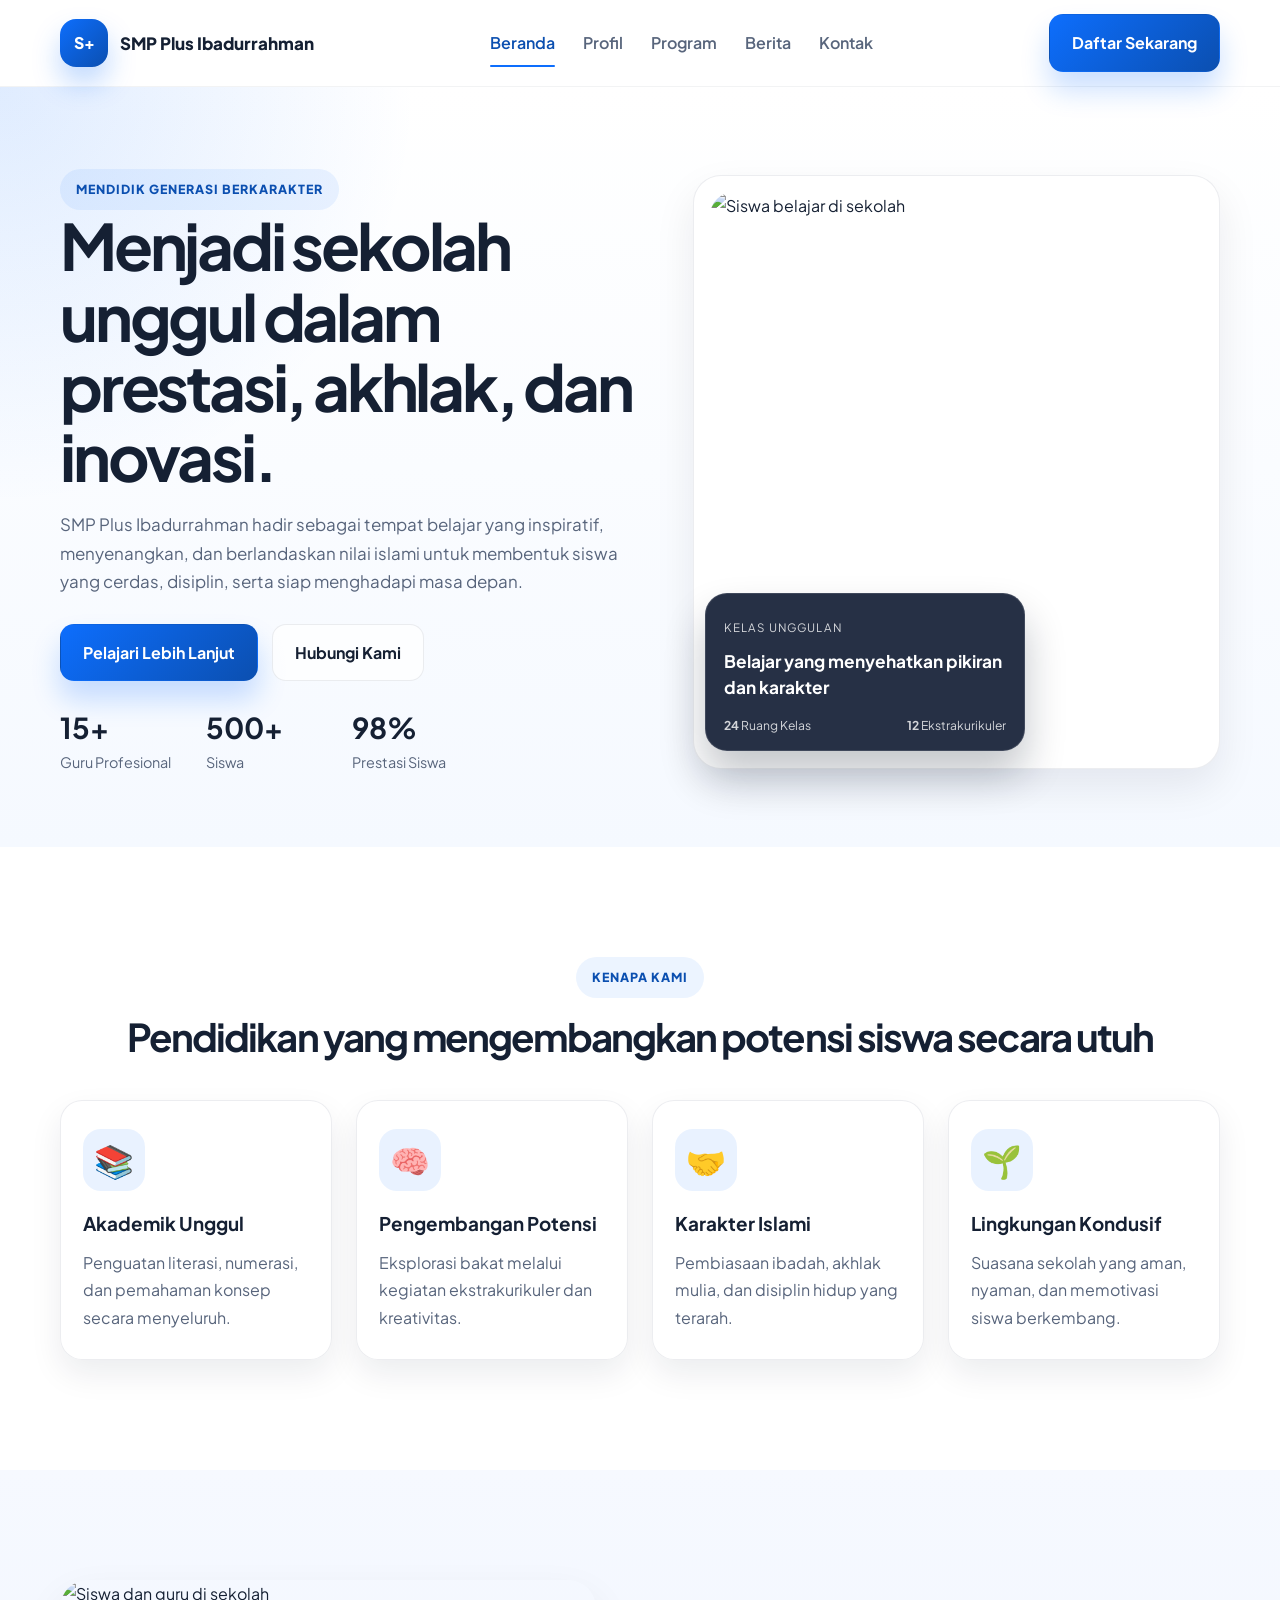
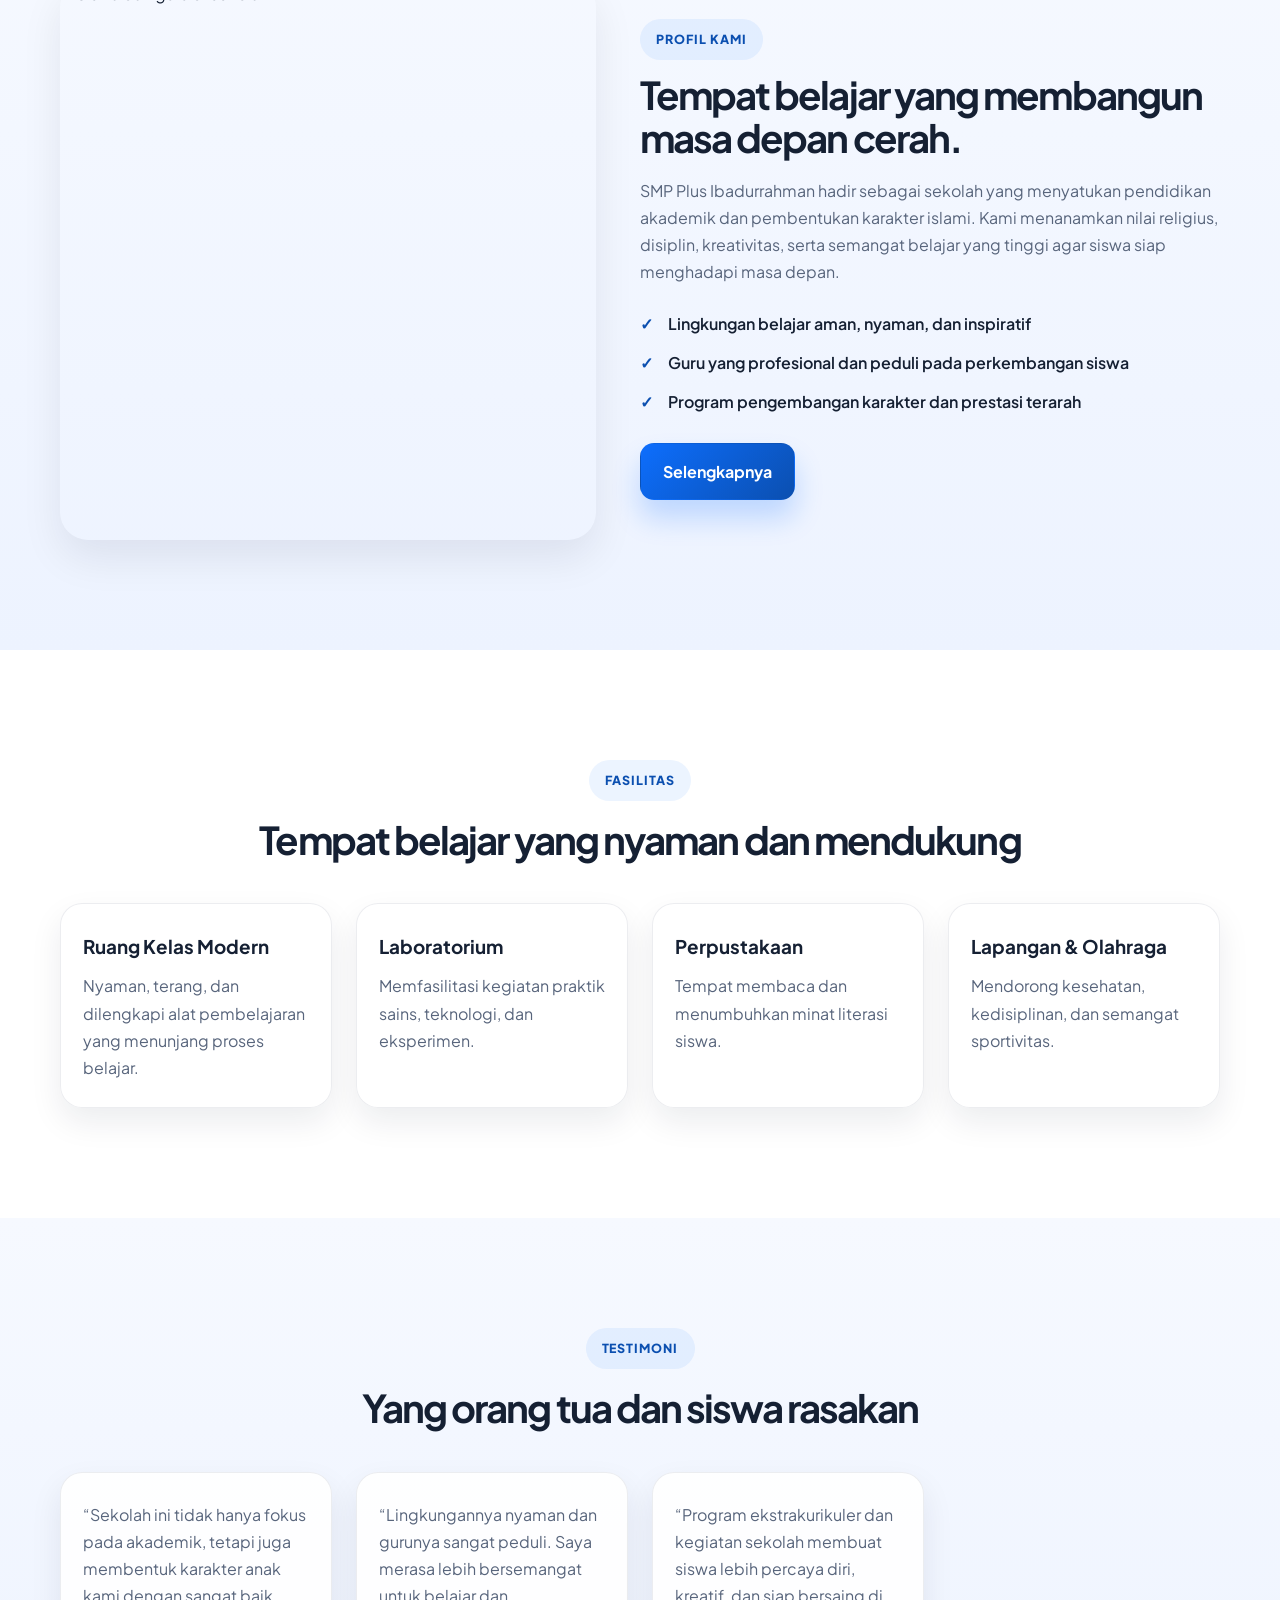
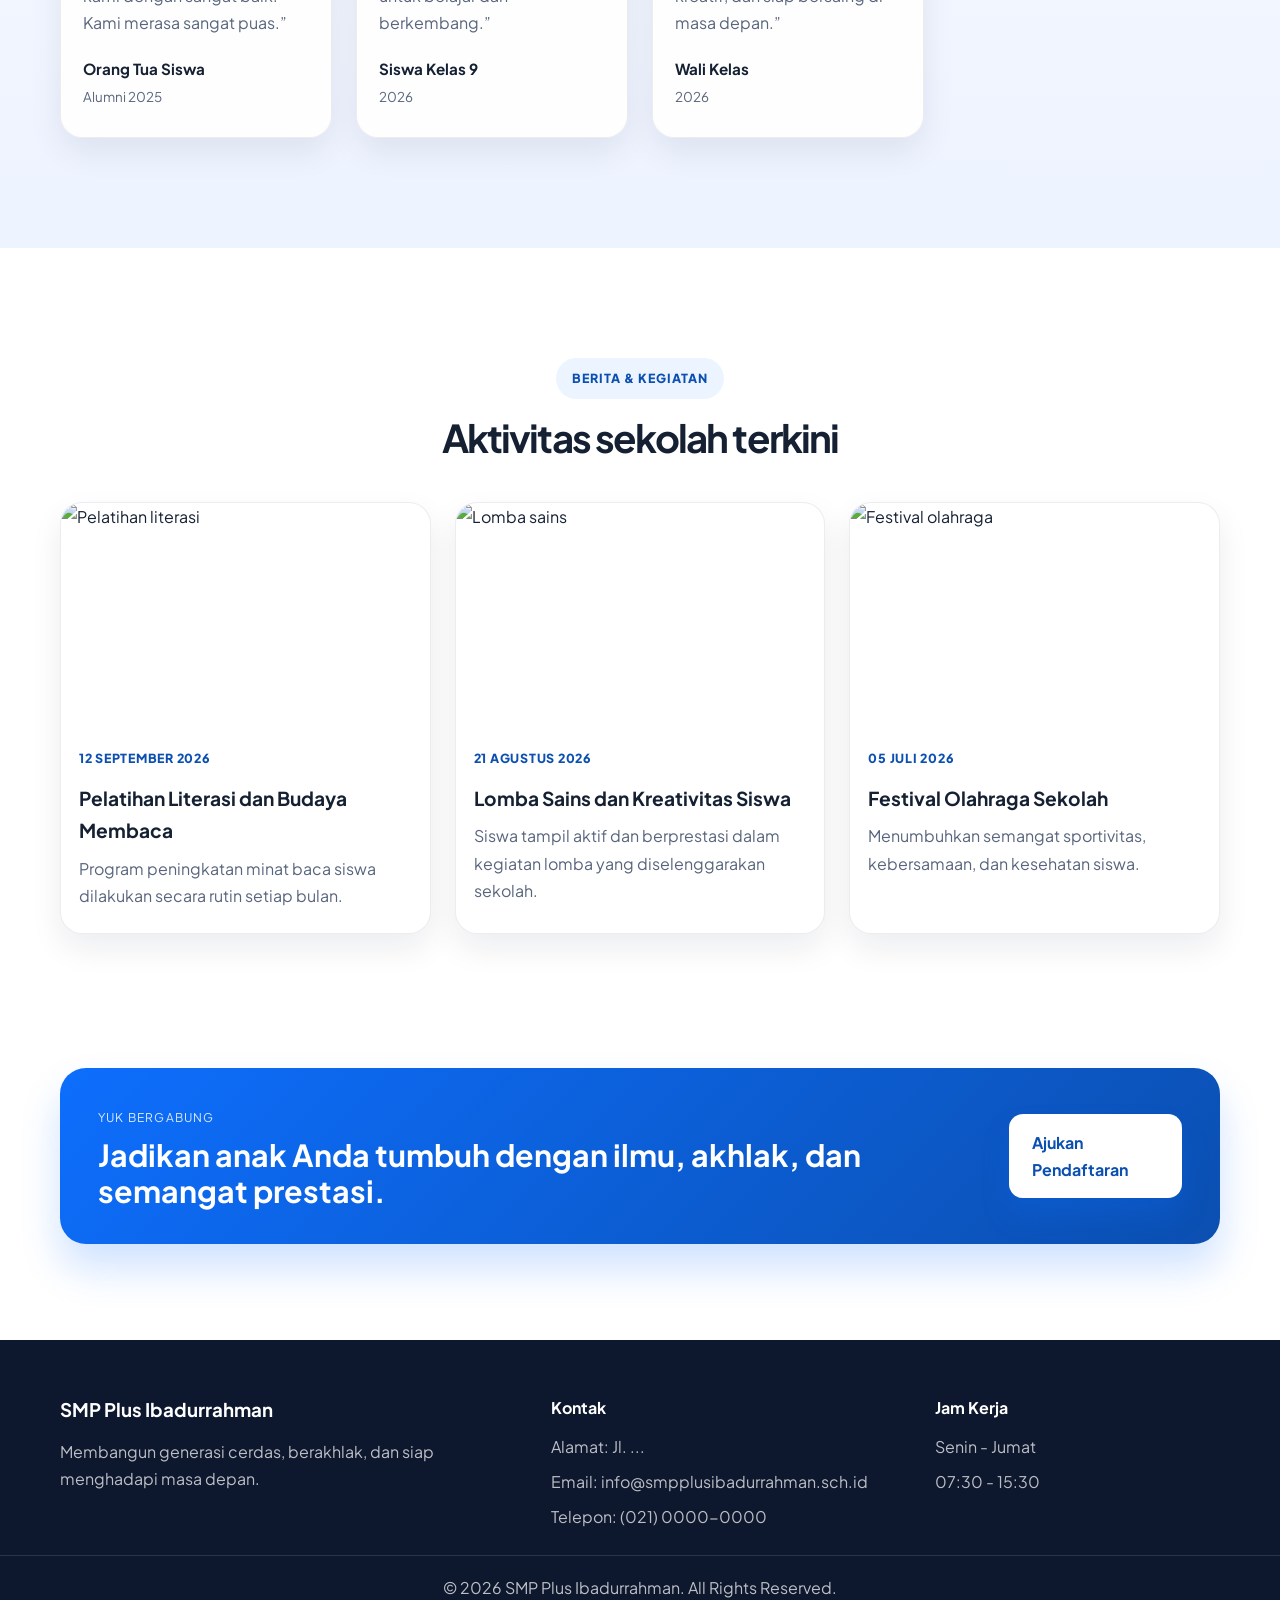
==== commit aa470235: "Refresh SMP Plus Ibadurrahman homepage to a more elegant and professional design" ====
--- a/index.html
+++ b/index.html
@@ -4,16 +4,10 @@
     <meta charset="UTF-8" />
     <meta name="viewport" content="width=device-width, initial-scale=1.0" />
     <title>SMP Plus Ibadurrahman | Beranda</title>
-    <meta
-      name="description"
-      content="Website resmi SMP Plus Ibadurrahman. Mendidik generasi unggul dengan akhlak dan prestasi."
-    />
+    <meta name="description" content="Website resmi SMP Plus Ibadurrahman. Mendidik generasi unggul dengan akhlak dan prestasi." />
     <link rel="preconnect" href="https://fonts.googleapis.com" />
     <link rel="preconnect" href="https://fonts.gstatic.com" crossorigin />
-    <link
-      href="https://fonts.googleapis.com/css2?family=Poppins:wght@400;500;600;700;800&display=swap"
-      rel="stylesheet"
-    />
+    <link href="https://fonts.googleapis.com/css2?family=Plus+Jakarta+Sans:wght@400;500;600;700;800&display=swap" rel="stylesheet" />
     <link rel="stylesheet" href="style.css" />
     <script src="script.js" defer></script>
   </head>
@@ -50,11 +44,11 @@
         <div class="container hero-grid">
           <div class="hero-content">
             <span class="badge">Mendidik Generasi Berkarakter</span>
-            <h1>Menjadi Sekolah Unggul dalam Prestasi dan Akhlak</h1>
+            <h1>Menjadi sekolah unggul dalam prestasi, akhlak, dan inovasi.</h1>
             <p>
-              SMP Plus Ibadurrahman adalah lembaga pendidikan yang berkomitmen
-              menumbuhkan kecerdasan intelektual, spiritual, dan karakter mulia
-              dalam setiap siswa.
+              SMP Plus Ibadurrahman hadir sebagai tempat belajar yang inspiratif,
+              menyenangkan, dan berlandaskan nilai islami untuk membentuk siswa yang
+              cerdas, disiplin, serta siap menghadapi masa depan.
             </p>
 
             <div class="hero-actions">
@@ -80,10 +74,15 @@
 
           <div class="hero-visual" aria-label="Photo sekolah">
             <div class="image-card">
-              <img
-                src="https://images.unsplash.com/photo-1522202176988-66273c2fd55f?auto=format&fit=crop&w=900&q=80"
-                alt="Siswa belajar di sekolah"
-              />
+              <img src="https://images.unsplash.com/photo-1522202176988-66273c2fd55f?auto=format&fit=crop&w=900&q=80" alt="Siswa belajar di sekolah" />
+            </div>
+            <div class="floating-card">
+              <span class="small-label">Kelas Unggulan</span>
+              <h3>Belajar yang menyehatkan pikiran dan karakter</h3>
+              <div class="mini-metrics">
+                <span><strong>24</strong> Ruang Kelas</span>
+                <span><strong>12</strong> Ekstrakurikuler</span>
+              </div>
             </div>
           </div>
         </div>
@@ -92,50 +91,8 @@
       <section class="section">
         <div class="container">
           <div class="section-heading">
-            <span>Profil Sekolah</span>
-            <h2>Tentang SMP Plus Ibadurrahman</h2>
-          </div>
-
-          <div class="about-grid">
-            <div class="about-text">
-              <p>
-                SMP Plus Ibadurrahman hadir sebagai sekolah yang menyatukan
-                pendidikan akademik dan pembentukan karakter islami. Kami
-                menanamkan nilai religius, disiplin, kreatif, dan inovatif agar
-                siswa siap menghadapi masa depan.
-              </p>
-              <p>
-                Dengan lingkungan belajar yang aman, kondusif, dan inspiratif,
-                kami berkomitmen membentuk siswa yang unggul dalam prestasi,
-                berakhlak mulia, dan siap berkontribusi bagi masyarakat.
-              </p>
-            </div>
-
-            <div class="about-boxes">
-              <div class="mini-box">
-                <h3>Visi</h3>
-                <p>
-                  Menjadi sekolah unggul dalam prestasi, akhlak, dan pelayanan
-                  pendidikan berbasis nilai islami.
-                </p>
-              </div>
-              <div class="mini-box">
-                <h3>Misi</h3>
-                <p>
-                  Menyelenggarakan pendidikan berkarakter, inovatif, dan
-                  membangun semangat belajar yang tinggi.
-                </p>
-              </div>
-            </div>
-          </div>
-        </div>
-      </section>
-
-      <section class="section alt-bg">
-        <div class="container">
-          <div class="section-heading">
-            <span>Keunggulan</span>
-            <h2>Program dan Nilai yang kami bangun</h2>
+            <span>Kenapa Kami</span>
+            <h2>Pendidikan yang mengembangkan potensi siswa secara utuh</h2>
           </div>
 
           <div class="feature-grid">
@@ -166,6 +123,31 @@
         </div>
       </section>
 
+      <section class="section alt-bg">
+        <div class="container about-grid">
+          <div class="about-visual">
+            <img src="https://images.unsplash.com/photo-1544717305-2782549b5136?auto=format&fit=crop&w=960&q=80" alt="Siswa dan guru di sekolah" />
+          </div>
+
+          <div class="about-copy">
+            <span class="eyebrow">Profil Kami</span>
+            <h2>Tempat belajar yang membangun masa depan cerah.</h2>
+            <p>
+              SMP Plus Ibadurrahman hadir sebagai sekolah yang menyatukan pendidikan
+              akademik dan pembentukan karakter islami. Kami menanamkan nilai religius,
+              disiplin, kreativitas, serta semangat belajar yang tinggi agar siswa siap
+              menghadapi masa depan.
+            </p>
+            <ul class="check-list">
+              <li>Lingkungan belajar aman, nyaman, dan inspiratif</li>
+              <li>Guru yang profesional dan peduli pada perkembangan siswa</li>
+              <li>Program pengembangan karakter dan prestasi terarah</li>
+            </ul>
+            <a class="btn btn-primary" href="profil.html">Selengkapnya</a>
+          </div>
+        </div>
+      </section>
+
       <section class="section">
         <div class="container">
           <div class="section-heading">
@@ -195,6 +177,41 @@
       </section>
 
       <section class="section alt-bg">
+        <div class="container">
+          <div class="section-heading">
+            <span>Testimoni</span>
+            <h2>Yang orang tua dan siswa rasakan</h2>
+          </div>
+
+          <div class="testimonial-grid">
+            <article class="testimonial-card">
+              <p>“Sekolah ini tidak hanya fokus pada akademik, tetapi juga membentuk karakter anak kami dengan sangat baik. Kami merasa sangat puas.”</p>
+              <div class="author">
+                <strong>Orang Tua Siswa</strong>
+                <span>Alumni 2025</span>
+              </div>
+            </article>
+
+            <article class="testimonial-card">
+              <p>“Lingkungannya nyaman dan gurunya sangat peduli. Saya merasa lebih bersemangat untuk belajar dan berkembang.”</p>
+              <div class="author">
+                <strong>Siswa Kelas 9</strong>
+                <span>2026</span>
+              </div>
+            </article>
+
+            <article class="testimonial-card">
+              <p>“Program ekstrakurikuler dan kegiatan sekolah membuat siswa lebih percaya diri, kreatif, dan siap bersaing di masa depan.”</p>
+              <div class="author">
+                <strong>Wali Kelas</strong>
+                <span>2026</span>
+              </div>
+            </article>
+          </div>
+        </div>
+      </section>
+
+      <section class="section">
         <div class="container">
           <div class="section-heading">
             <span>Berita & Kegiatan</span>
@@ -415,142 +432,3 @@
 
 
 
-
-
-
-
-
-
-
-
-
-
-
-
-
-
-
-
-
-
-
-
-
-
-
-
-
-
-
-
-
-
-
-
-
-
-
-
-
-
-
-
-
-
-
-
-
-
-
-
-
-
-
-
-
-
-
-
-
-
-
-
-
-
-
-
-
-
-
-
-
-
-
-
-
-
-
-
-
-
-
-
-
-
-
-
-
-
-
-
-
-
-
-
-
-
-
-
-
-
-
-
-
-
-
-
-
-
-
-
-
-
-
-
-
-
-
-
-
-
-
-
-
-
-
-
-
-
-
-
-
-
-
-
-
-
-
-
-
-
-
--- a/style.css
+++ b/style.css
@@ -1,12 +1,17 @@
 :root {
   --primary: #0d6efd;
   --primary-dark: #0b4fb0;
+  --primary-soft: #edf5ff;
   --secondary: #f7f9fc;
-  --text: #1d2433;
-  --muted: #5e6475;
-  --border: #e7ebf2;
+  --text: #152033;
+  --muted: #58657c;
+  --border: rgba(18, 32, 62, 0.08);
   --white: #ffffff;
-  --shadow: 0 18px 40px rgba(16, 24, 40, 0.08);
+  --shadow-soft: 0 18px 42px rgba(9, 18, 33, 0.08);
+  --shadow-card: 0 14px 32px rgba(13, 27, 52, 0.08);
+  --radius-lg: 28px;
+  --radius-md: 18px;
+  --radius-sm: 12px;
 }
 
 * {
@@ -20,7 +25,7 @@
 }
 
 body {
-  font-family: "Poppins", sans-serif;
+  font-family: "Plus Jakarta Sans", sans-serif;
   color: var(--text);
   background: var(--white);
   line-height: 1.7;
@@ -43,60 +48,67 @@
 }
 
 .container {
-  width: min(1120px, calc(100% - 32px));
+  width: min(1160px, calc(100% - 32px));
   margin: 0 auto;
 }
 
 .section {
-  padding: 100px 0;
+  padding: 110px 0;
 }
 
 .alt-bg {
-  background: var(--secondary);
+  background: linear-gradient(180deg, #f6f9ff 0%, #edf3ff 100%);
 }
 
 .section-heading {
-  margin-bottom: 40px;
+  margin-bottom: 42px;
   text-align: center;
 }
 
 .section-heading span,
+.eyebrow,
 .badge {
-  display: inline-block;
-  font-size: 0.85rem;
-  color: var(--primary-dark);
-  font-weight: 700;
+  display: inline-flex;
+  align-items: center;
+  justify-content: center;
+  font-size: 0.78rem;
+  font-weight: 800;
   letter-spacing: 0.08em;
   text-transform: uppercase;
-  margin-bottom: 8px;
+  color: var(--primary-dark);
+  background: rgba(13, 110, 253, 0.08);
+  border-radius: 999px;
+  padding: 10px 16px;
 }
 
 .section-heading h2,
+.about-copy h2,
 .page-hero h1,
 .hero-content h1 {
-  line-height: 1.15;
-  letter-spacing: -0.04em;
+  line-height: 1.1;
+  letter-spacing: -0.05em;
 }
 
 .section-heading h2 {
-  font-size: clamp(2rem, 4vw, 3rem);
+  font-size: clamp(2.1rem, 3vw, 3rem);
+  margin-top: 18px;
 }
 
 .topbar {
   position: sticky;
   top: 0;
-  z-index: 100;
-  background: rgba(255, 255, 255, 0.92);
-  backdrop-filter: blur(12px);
-  border-bottom: 1px solid rgba(231, 235, 242, 0.9);
+  z-index: 1000;
+  background: rgba(255, 255, 255, 0.84);
+  backdrop-filter: blur(18px);
+  border-bottom: 1px solid rgba(13, 27, 52, 0.05);
 }
 
 .nav {
   display: flex;
   align-items: center;
   justify-content: space-between;
-  min-height: 80px;
-  gap: 20px;
+  min-height: 86px;
+  gap: 18px;
 }
 
 .brand {
@@ -108,45 +120,56 @@
 .logo {
   width: 48px;
   height: 48px;
-  border-radius: 12px;
+  border-radius: 16px;
   background: linear-gradient(135deg, var(--primary), var(--primary-dark));
   color: var(--white);
   display: grid;
   place-items: center;
   font-weight: 800;
+  box-shadow: 0 16px 28px rgba(13, 110, 253, 0.26);
 }
 
 .brand h2 {
   font-size: 1.06rem;
+  font-weight: 800;
 }
 
 .menu {
   display: flex;
   align-items: center;
-  gap: 24px;
+  gap: 28px;
   color: var(--muted);
-  font-weight: 500;
+  font-weight: 600;
 }
 
 .menu a {
   position: relative;
+  transition: color 0.2s ease;
 }
 
 .menu a.active,
 .menu a:hover {
-  color: var(--primary);
-}
-
-.menu a.active::after,
-.menu a:hover::after {
+  color: var(--primary-dark);
+}
+
+.menu a::after {
   content: "";
   position: absolute;
   left: 0;
-  bottom: -8px;
+  bottom: -10px;
   width: 100%;
   height: 2px;
   border-radius: 999px;
   background: var(--primary);
+  opacity: 0;
+  transform: scaleX(0.4);
+  transition: all 0.2s ease;
+}
+
+.menu a.active::after,
+.menu a:hover::after {
+  opacity: 1;
+  transform: scaleX(1);
 }
 
 .btn {
@@ -154,9 +177,9 @@
   align-items: center;
   justify-content: center;
   padding: 14px 22px;
-  border-radius: 12px;
-  font-weight: 600;
-  transition: 0.2s ease;
+  border-radius: 14px;
+  font-weight: 700;
+  transition: transform 0.2s ease, box-shadow 0.2s ease;
   border: 1px solid transparent;
 }
 
@@ -167,13 +190,13 @@
 .btn-primary {
   background: linear-gradient(135deg, var(--primary), var(--primary-dark));
   color: var(--white);
-  box-shadow: var(--shadow);
+  box-shadow: 0 18px 28px rgba(13, 110, 253, 0.22);
 }
 
 .btn-secondary {
-  background: transparent;
+  border-color: rgba(13, 27, 52, 0.08);
+  background: rgba(255, 255, 255, 0.7);
   color: var(--text);
-  border-color: var(--border);
 }
 
 .light {
@@ -189,301 +212,409 @@
   display: none;
   width: 48px;
   height: 48px;
-  background: transparent;
+  background: var(--white);
   border: 1px solid var(--border);
   border-radius: 12px;
-  padding: 10px;
+  box-shadow: var(--shadow-soft);
   cursor: pointer;
 }
 
 .nav-toggle span {
   display: block;
-  width: 100%;
+  width: 22px;
   height: 2px;
+  margin: 5px auto;
   background: var(--text);
-  margin: 6px 0;
 }
 
 .hero {
-  padding: 80px 0 60px;
-  background: radial-gradient(circle at top right, rgba(13, 110, 253, 0.12), transparent 30%), linear-gradient(180deg, #f9fbff 0%, #ffffff 100%);
-}
-
-.hero-grid,
-.about-grid,
-.content-grid,
-.contact-grid {
-  display: grid;
-  grid-template-columns: 1.1fr 0.9fr;
-  gap: 48px;
+  padding: 82px 0 72px;
+  position: relative;
+  overflow: hidden;
+  background: radial-gradient(circle at top left, rgba(13, 110, 253, 0.13), transparent 28%), linear-gradient(180deg, #ffffff 0%, #f5f9ff 100%);
+}
+
+.hero-grid {
+  display: grid;
+  grid-template-columns: 1.05fr 0.95fr;
+  gap: 50px;
   align-items: center;
 }
 
 .hero-content h1 {
-  font-size: clamp(2.4rem, 5vw, 4.5rem);
-  margin-bottom: 18px;
-}
-
-.hero-content p,
-.about-text p,
-.content-grid p,
-.lead {
+  font-size: clamp(2.5rem, 5vw, 4.7rem);
+  max-width: 650px;
+}
+
+.hero-content p {
+  margin-top: 18px;
+  max-width: 600px;
   color: var(--muted);
-  font-size: 1.05rem;
-}
-
-.badge {
-  background: rgba(13, 110, 253, 0.08);
-  padding: 10px 14px;
-  border-radius: 999px;
-  margin-bottom: 18px;
+  font-size: 1.06rem;
 }
 
 .hero-actions {
   display: flex;
+  flex-wrap: wrap;
   gap: 14px;
   margin-top: 28px;
+}
+
+.stats {
+  margin-top: 32px;
+  display: flex;
   flex-wrap: wrap;
-}
-
-.stats {
-  display: flex;
   gap: 26px;
-  margin-top: 30px;
-  flex-wrap: wrap;
+}
+
+.stats div {
+  min-width: 120px;
 }
 
 .stats strong {
   display: block;
-  font-size: 1.9rem;
+  font-size: clamp(1.8rem, 2vw, 2.3rem);
+  line-height: 1;
 }
 
 .stats span {
+  display: block;
+  margin-top: 8px;
   color: var(--muted);
   font-size: 0.9rem;
 }
 
+.hero-visual {
+  position: relative;
+  display: flex;
+  justify-content: center;
+}
+
 .image-card {
+  width: min(100%, 540px);
   background: var(--white);
-  border-radius: 28px;
-  box-shadow: var(--shadow);
   border: 1px solid var(--border);
-  padding: 14px;
+  border-radius: var(--radius-lg);
+  padding: 16px;
+  box-shadow: var(--shadow-soft);
 }
 
 .image-card img {
+  height: 560px;
+  width: 100%;
+  object-fit: cover;
+  border-radius: 24px;
+}
+
+.floating-card {
+  position: absolute;
+  left: 12px;
+  bottom: 18px;
+  width: min(72%, 320px);
+  background: rgba(15, 26, 49, 0.9);
+  color: var(--white);
+  border: 1px solid rgba(255, 255, 255, 0.12);
+  border-radius: 22px;
+  padding: 18px 18px 14px;
+  box-shadow: 0 24px 40px rgba(10, 20, 38, 0.24);
+}
+
+.small-label {
+  display: inline-block;
+  font-size: 0.72rem;
+  letter-spacing: 0.1em;
+  text-transform: uppercase;
+  opacity: 0.8;
+}
+
+.floating-card h3 {
+  margin-top: 10px;
+  font-size: 1.08rem;
+  line-height: 1.5;
+}
+
+.mini-metrics {
+  display: flex;
+  justify-content: space-between;
+  gap: 10px;
+  margin-top: 14px;
+  font-size: 0.76rem;
+  opacity: 0.8;
+}
+
+.feature-grid,
+.facility-grid,
+.program-grid,
+.testimonial-grid {
+  display: grid;
+  grid-template-columns: repeat(4, minmax(0, 1fr));
+  gap: 24px;
+}
+
+.feature-card,
+.facility-item,
+.testimonial-card {
+  background: rgba(255, 255, 255, 0.9);
+  border: 1px solid var(--border);
+  border-radius: 22px;
+  box-shadow: var(--shadow-card);
+}
+
+.feature-card {
+  padding: 28px 22px;
+}
+
+.feature-card h3,
+.facility-item h3 {
+  margin-bottom: 10px;
+  font-size: 1.18rem;
+}
+
+.feature-card p,
+.facility-item p,
+.testimonial-card p,
+.about-copy p,
+.news-content p {
+  color: var(--muted);
+}
+
+.icon {
+  width: 62px;
+  height: 62px;
+  border-radius: 18px;
+  display: grid;
+  place-items: center;
+  font-size: 2rem;
+  background: rgba(13, 110, 253, 0.09);
+  margin-bottom: 16px;
+}
+
+.about-grid {
+  display: grid;
+  grid-template-columns: 0.96fr 1.04fr;
+  gap: 44px;
+  align-items: center;
+}
+
+.about-visual img {
   width: 100%;
   height: 560px;
   object-fit: cover;
-  border-radius: 20px;
-}
-
-.about-boxes,
-.two-col {
-  display: grid;
-  gap: 18px;
-}
-
-.mini-box,
-.feature-card,
+  border-radius: 28px;
+  box-shadow: var(--shadow-soft);
+}
+
+.about-copy h2 {
+  font-size: clamp(2rem, 3vw, 3rem);
+  margin-top: 14px;
+}
+
+.about-copy p {
+  margin-top: 18px;
+}
+
+.check-list {
+  list-style: none;
+  display: grid;
+  gap: 12px;
+  margin: 24px 0 28px;
+}
+
+.check-list li {
+  position: relative;
+  padding-left: 28px;
+  color: var(--text);
+  font-weight: 600;
+}
+
+.check-list li::before {
+  content: "✓";
+  position: absolute;
+  left: 0;
+  top: 0;
+  color: var(--primary-dark);
+  font-weight: 800;
+}
+
+.facility-grid {
+  grid-template-columns: repeat(4, minmax(0, 1fr));
+}
+
+.facility-item {
+  padding: 26px 22px;
+}
+
+.testimonial-card {
+  padding: 28px 22px;
+}
+
+.testimonial-card p {
+  font-size: 1rem;
+}
+
+.author {
+  margin-top: 20px;
+  display: grid;
+  gap: 4px;
+}
+
+.author strong {
+  font-size: 0.95rem;
+}
+
+.author span {
+  color: var(--muted);
+  font-size: 0.84rem;
+}
+
+.news-grid {
+  display: grid;
+  grid-template-columns: repeat(3, minmax(0, 1fr));
+  gap: 24px;
+}
+
+.news-card {
+  background: var(--white);
+  border: 1px solid var(--border);
+  border-radius: 22px;
+  overflow: hidden;
+  box-shadow: var(--shadow-card);
+}
+
+.news-card img {
+  width: 100%;
+  height: 220px;
+  object-fit: cover;
+}
+
+.news-content {
+  padding: 20px 18px 24px;
+}
+
+.news-content span {
+  color: var(--primary-dark);
+  font-size: 0.78rem;
+  font-weight: 800;
+  letter-spacing: 0.06em;
+  text-transform: uppercase;
+}
+
+.news-content h3 {
+  margin: 12px 0 8px;
+  font-size: 1.2rem;
+}
+
+.cta {
+  padding: 24px 0 96px;
+}
+
+.cta-box {
+  background: linear-gradient(135deg, var(--primary), var(--primary-dark));
+  color: var(--white);
+  padding: 34px 38px;
+  border-radius: 26px;
+  display: flex;
+  justify-content: space-between;
+  align-items: center;
+  gap: 20px;
+  box-shadow: 0 24px 40px rgba(13, 110, 253, 0.2);
+}
+
+.cta-box h2 {
+  font-size: clamp(1.9rem, 2vw, 2.7rem);
+  line-height: 1.2;
+}
+
+.cta-box span {
+  display: inline-block;
+  margin-bottom: 8px;
+  font-size: 0.75rem;
+  text-transform: uppercase;
+  letter-spacing: 0.1em;
+  opacity: 0.85;
+}
+
+.footer {
+  background: #0d172d;
+  color: rgba(255, 255, 255, 0.9);
+  padding-top: 54px;
+}
+
+.footer-grid {
+  display: grid;
+  grid-template-columns: 1.3fr 1fr 0.8fr;
+  gap: 28px;
+  padding-bottom: 24px;
+}
+
+.footer h3,
+.footer h4 {
+  color: var(--white);
+  margin-bottom: 12px;
+}
+
+.footer p,
+.footer li {
+  color: rgba(255, 255, 255, 0.72);
+}
+
+.footer ul {
+  list-style: none;
+  display: grid;
+  gap: 8px;
+}
+
+.copyright {
+  text-align: center;
+  padding: 18px 0 24px;
+  border-top: 1px solid rgba(255, 255, 255, 0.12);
+  color: rgba(255, 255, 255, 0.6);
+}
+
+.page-hero {
+  background: linear-gradient(180deg, #f7faff 0%, #eef5ff 100%);
+  padding: 90px 0 64px;
+  text-align: center;
+}
+
+.page-hero h1 {
+  margin-top: 16px;
+  font-size: clamp(2.2rem, 4vw, 3.4rem);
+}
+
+.narrow {
+  max-width: 760px;
+}
+
+.content-grid,
+.contact-grid {
+  display: grid;
+  grid-template-columns: 1.15fr 0.85fr;
+  gap: 36px;
+  align-items: start;
+}
+
+.content-grid p,
+.contact-card li,
+.info-card li {
+  color: var(--muted);
+}
+
+.lead {
+  font-size: 1.12rem;
+  margin-bottom: 18px;
+  color: var(--muted);
+}
+
 .info-card,
 .contact-card,
 .form-card,
 .service-card {
   background: var(--white);
   border: 1px solid var(--border);
-  border-radius: 18px;
-  padding: 26px;
-  box-shadow: 0 10px 24px rgba(16, 24, 40, 0.04);
-}
-
-.mini-box h3,
-.feature-card h3,
-.service-card h3,
-.contact-card h3,
-.info-card h3 {
-  margin-bottom: 12px;
-  font-size: 1.25rem;
-}
-
-.mini-box p,
-.feature-card p,
-.service-card p,
-.contact-card li,
-.info-card li,
-.news-content p,
-.news-item p {
-  color: var(--muted);
-}
-
-.feature-grid,
-.facility-grid,
-.program-grid {
-  display: grid;
-  grid-template-columns: repeat(4, minmax(0, 1fr));
-  gap: 24px;
-}
-
-.facility-item,
-.service-card {
-  background: var(--white);
-  border: 1px solid var(--border);
-  border-radius: 18px;
-  padding: 24px 20px;
-  box-shadow: 0 10px 24px rgba(16, 24, 40, 0.04);
-}
-
-.facility-item h3,
-.service-card h3 {
-  margin-bottom: 10px;
-  font-size: 1.15rem;
-}
-
-.news-grid,
-.news-list {
-  display: grid;
-  grid-template-columns: repeat(3, minmax(0, 1fr));
-  gap: 24px;
-}
-
-.news-card,
-.news-item {
-  background: var(--white);
-  border: 1px solid var(--border);
-  border-radius: 18px;
-  overflow: hidden;
-  box-shadow: var(--shadow);
-}
-
-.news-card img,
-.news-item img {
-  width: 100%;
-  height: 210px;
-  object-fit: cover;
-}
-
-.news-content {
-  padding: 20px 18px 22px;
-}
-
-.news-content span,
-.news-item span {
-  color: var(--primary-dark);
-  font-size: 0.82rem;
-  font-weight: 700;
-}
-
-.news-content h3,
-.news-item h3 {
-  margin: 10px 0 6px;
-  font-size: 1.2rem;
-}
-
-.news-item {
-  display: grid;
-  grid-template-columns: 220px 1fr;
-  align-items: stretch;
-}
-
-.news-item div {
-  padding: 22px;
-}
-
-.cta {
-  padding: 36px 0 90px;
-}
-
-.cta-box {
-  background: linear-gradient(135deg, var(--primary), var(--primary-dark));
-  color: var(--white);
-  border-radius: 28px;
-  padding: 32px 42px;
-  display: flex;
-  justify-content: space-between;
-  align-items: center;
-  gap: 20px;
-  box-shadow: var(--shadow);
-}
-
-.cta-box h2 {
-  font-size: clamp(1.7rem, 2vw, 2.5rem);
-  line-height: 1.25;
-}
-
-.cta-box span {
-  display: inline-block;
-  margin-bottom: 6px;
-  font-size: 0.8rem;
-  opacity: 0.8;
-  text-transform: uppercase;
-  letter-spacing: 0.12em;
-}
-
-.footer {
-  background: #0d172d;
-  color: rgba(255, 255, 255, 0.85);
-  padding-top: 60px;
-}
-
-.footer-grid {
-  display: grid;
-  grid-template-columns: 1.2fr 1fr 0.8fr;
-  gap: 28px;
-  padding-bottom: 30px;
-}
-
-.footer h3,
-.footer h4 {
-  color: var(--white);
-  margin-bottom: 14px;
-}
-
-.footer p,
-.footer li {
-  color: rgba(255, 255, 255, 0.7);
-}
-
-.footer ul {
-  list-style: none;
-  display: grid;
-  gap: 8px;
-}
-
-.copyright {
-  text-align: center;
-  padding: 18px 0 26px;
-  border-top: 1px solid rgba(255, 255, 255, 0.1);
-  color: rgba(255, 255, 255, 0.6);
-}
-
-.page-hero {
-  background: linear-gradient(180deg, #f8fbff 0%, #eef5ff 100%);
-  padding: 90px 0 60px;
-  text-align: center;
-}
-
-.page-hero h1 {
-  font-size: clamp(2.2rem, 4vw, 3.3rem);
-}
-
-.narrow {
-  max-width: 720px;
-}
-
-.lead {
-  font-size: 1.15rem;
-  margin-bottom: 18px;
-}
-
-.icon {
-  width: 62px;
-  height: 62px;
-  display: grid;
-  place-items: center;
-  font-size: 2rem;
-  border-radius: 18px;
-  background: rgba(13, 110, 253, 0.08);
-  margin-bottom: 18px;
+  border-radius: 22px;
+  box-shadow: var(--shadow-card);
+  padding: 26px 22px;
 }
 
 .info-card ul,
@@ -491,6 +622,48 @@
   list-style: none;
   display: grid;
   gap: 12px;
+  margin-top: 18px;
+}
+
+.two-col {
+  display: grid;
+  grid-template-columns: repeat(2, minmax(0, 1fr));
+  gap: 24px;
+}
+
+.service-card {
+  min-height: 220px;
+}
+
+.program-grid {
+  grid-template-columns: repeat(3, minmax(0, 1fr));
+}
+
+.news-list {
+  display: grid;
+  grid-template-columns: 1fr;
+  gap: 24px;
+}
+
+.news-item {
+  display: grid;
+  grid-template-columns: 260px 1fr;
+  background: var(--white);
+  border: 1px solid var(--border);
+  border-radius: 22px;
+  overflow: hidden;
+  box-shadow: var(--shadow-card);
+}
+
+.news-item img {
+  width: 100%;
+  height: 100%;
+  min-height: 210px;
+  object-fit: cover;
+}
+
+.news-item div {
+  padding: 22px;
 }
 
 .form-card {
@@ -504,7 +677,7 @@
 }
 
 .input-group label {
-  font-weight: 600;
+  font-weight: 700;
 }
 
 .input-group input,
@@ -513,30 +686,28 @@
   border: 1px solid var(--border);
   border-radius: 12px;
   padding: 12px 14px;
-  background: var(--white);
+  background: #fbfcff;
   color: var(--text);
 }
 
 .input-group input:focus,
 .input-group textarea:focus {
-  outline: 2px solid rgba(13, 110, 253, 0.15);
-  border-color: var(--primary);
-}
-
-.two-col {
-  grid-template-columns: repeat(2, minmax(0, 1fr));
+  outline: none;
+  border-color: rgba(13, 110, 253, 0.5);
+  box-shadow: 0 0 0 4px rgba(13, 110, 253, 0.08);
 }
 
 @media (max-width: 980px) {
+  .hero-grid,
+  .about-grid,
+  .content-grid,
+  .contact-grid,
   .feature-grid,
   .facility-grid,
   .program-grid,
+  .testimonial-grid,
   .news-grid,
-  .footer-grid,
-  .content-grid,
-  .contact-grid,
-  .hero-grid,
-  .about-grid {
+  .footer-grid {
     grid-template-columns: 1fr 1fr;
   }
 
@@ -555,17 +726,17 @@
 @media (max-width: 720px) {
   .menu {
     position: absolute;
-    top: 80px;
+    top: 82px;
     left: 16px;
     right: 16px;
+    background: rgba(255,255,255,0.96);
+    border: 1px solid var(--border);
+    border-radius: 18px;
     display: none;
     flex-direction: column;
     align-items: flex-start;
-    padding: 18px 20px;
-    background: rgba(255, 255, 255, 0.98);
-    border: 1px solid var(--border);
-    border-radius: 18px;
-    box-shadow: var(--shadow);
+    padding: 16px 18px;
+    box-shadow: var(--shadow-soft);
   }
 
   .menu.open {
@@ -583,6 +754,7 @@
   .feature-grid,
   .facility-grid,
   .program-grid,
+  .testimonial-grid,
   .news-grid,
   .footer-grid,
   .two-col {
@@ -595,6 +767,11 @@
   }
 
   .hero-content h1 {
-    font-size: 2.5rem;
-  }
-}
+    font-size: 2.6rem;
+  }
+
+  .image-card img,
+  .about-visual img {
+    height: 400px;
+  }
+}
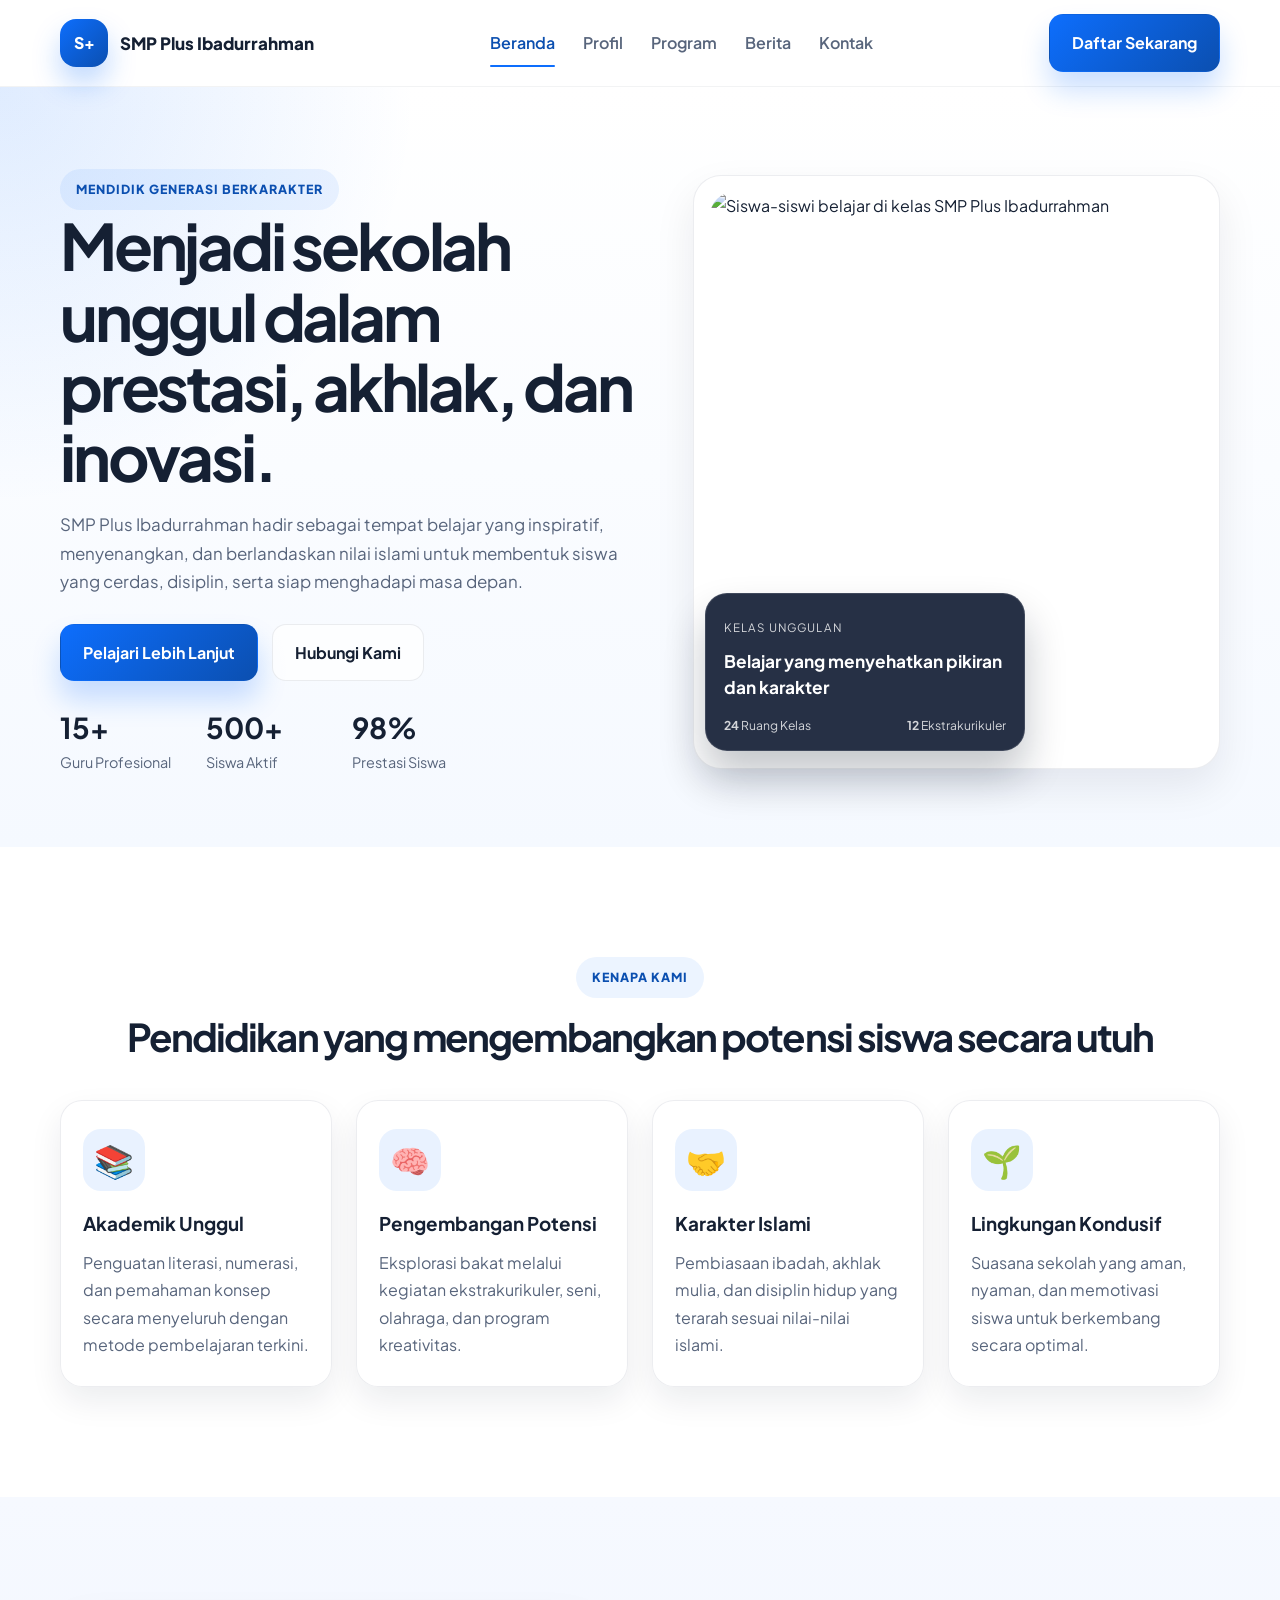
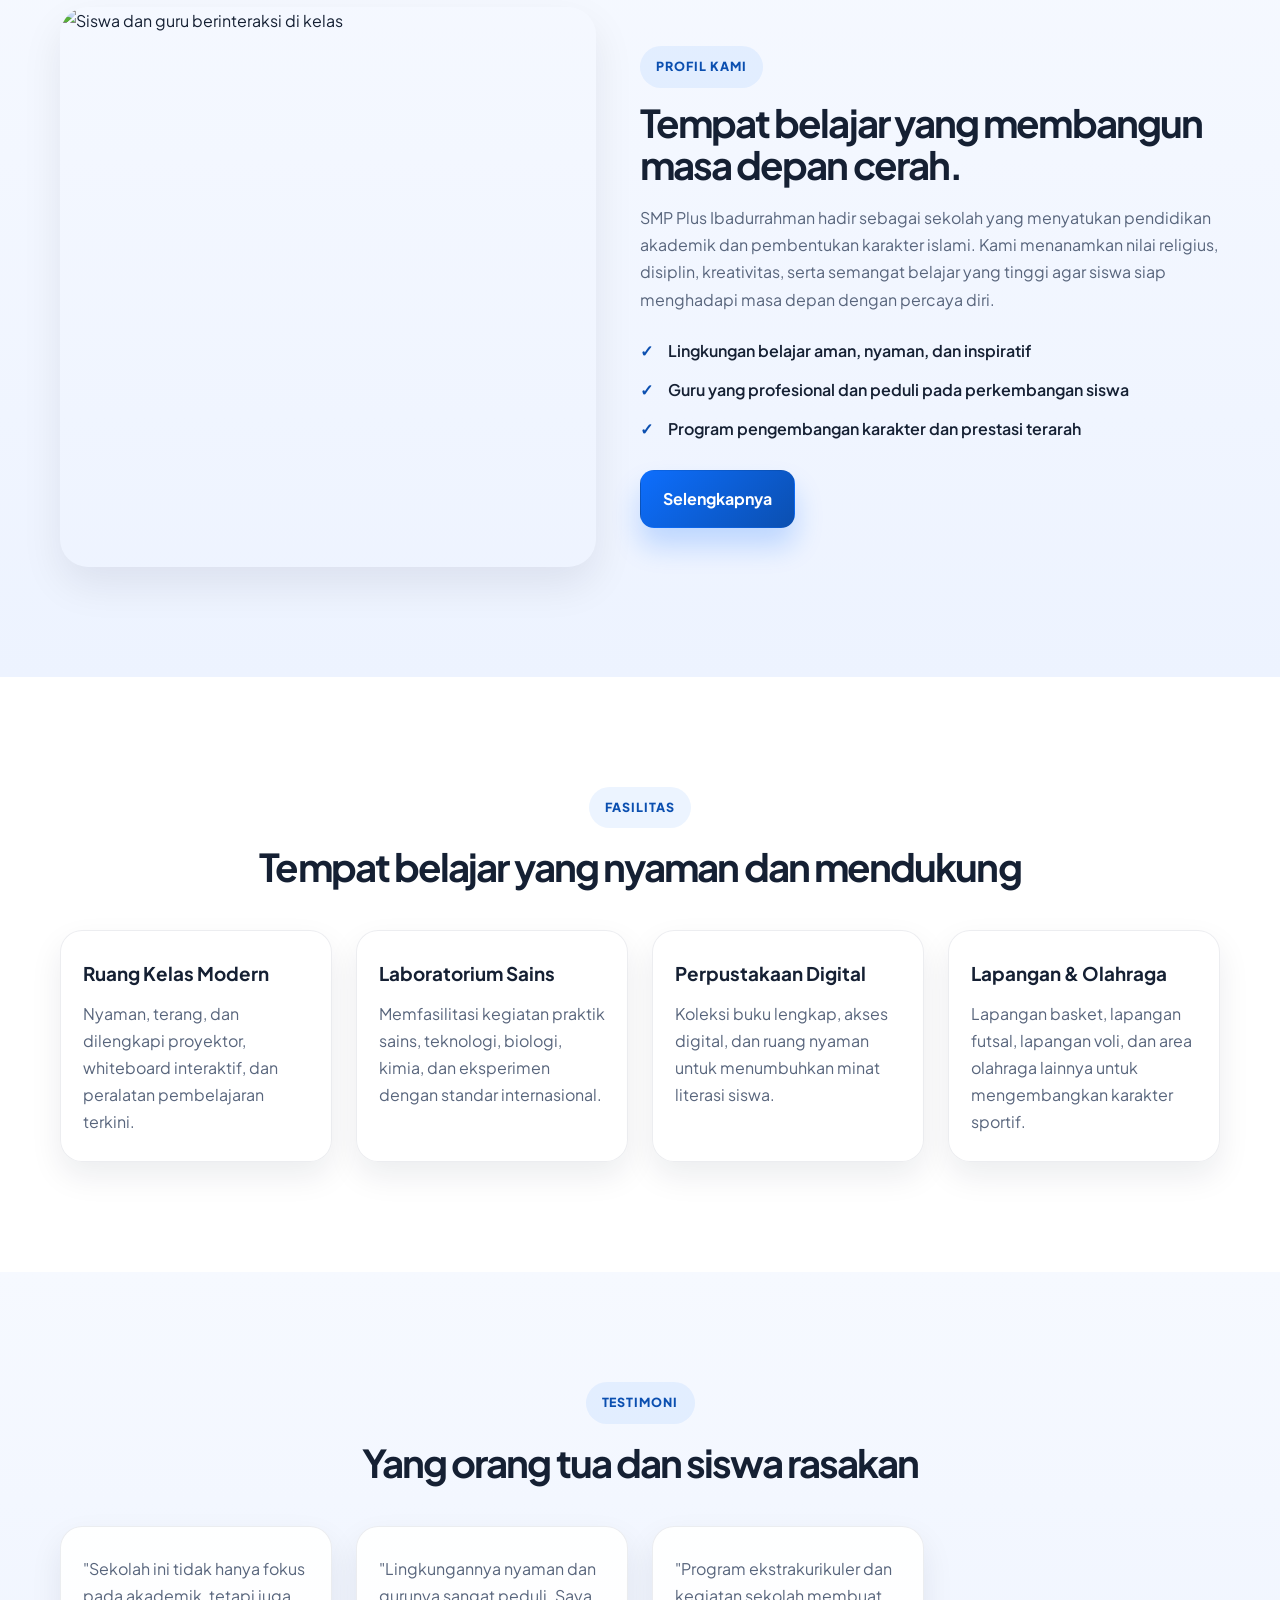
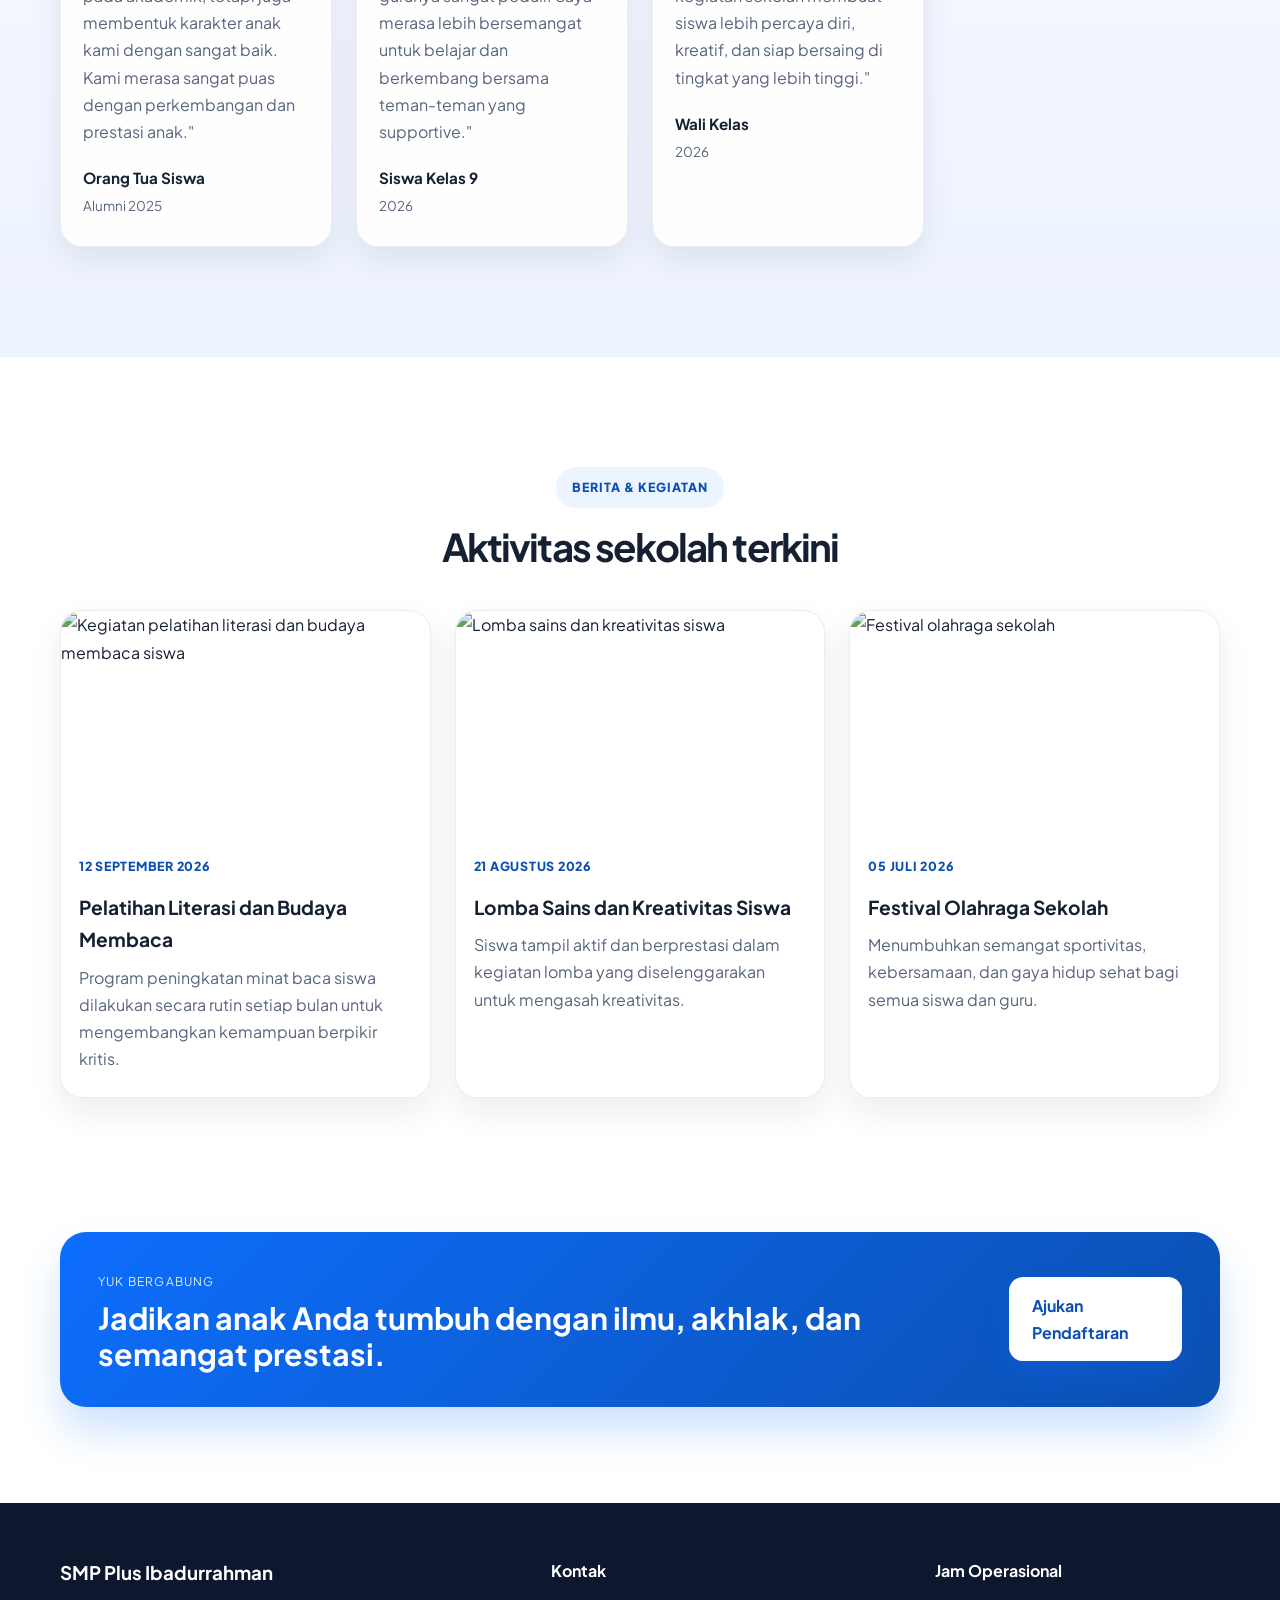
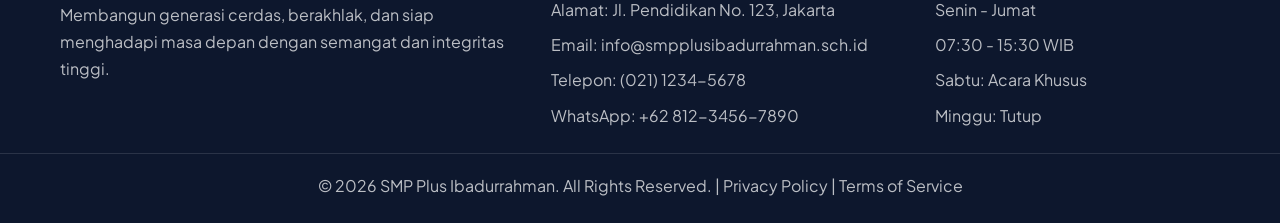
==== commit e0db82ce: "Prepare SMP Plus Ibadurrahman website for production deployment with complete content and documentat" ====
--- a/index.html
+++ b/index.html
@@ -4,7 +4,13 @@
     <meta charset="UTF-8" />
     <meta name="viewport" content="width=device-width, initial-scale=1.0" />
     <title>SMP Plus Ibadurrahman | Beranda</title>
-    <meta name="description" content="Website resmi SMP Plus Ibadurrahman. Mendidik generasi unggul dengan akhlak dan prestasi." />
+    <meta name="description" content="Website resmi SMP Plus Ibadurrahman. Sekolah menengah pertama yang mengembangkan prestasi akademik dan karakter islami. Mendaftar sekarang untuk tahun ajaran baru." />
+    <meta name="keywords" content="SMP, Sekolah Menengah Pertama, Ibadurrahman, Sekolah Islam, Pendidikan Karakter" />
+    <meta name="author" content="SMP Plus Ibadurrahman" />
+    <link rel="canonical" href="https://smpplusibadurrahman.sch.id/" />
+    <meta property="og:title" content="SMP Plus Ibadurrahman" />
+    <meta property="og:description" content="Sekolah menengah pertama berkualitas dengan fokus pada prestasi akademik dan karakter islami." />
+    <meta property="og:type" content="website" />
     <link rel="preconnect" href="https://fonts.googleapis.com" />
     <link rel="preconnect" href="https://fonts.gstatic.com" crossorigin />
     <link href="https://fonts.googleapis.com/css2?family=Plus+Jakarta+Sans:wght@400;500;600;700;800&display=swap" rel="stylesheet" />
@@ -63,7 +69,7 @@
               </div>
               <div>
                 <strong>500+</strong>
-                <span>Siswa</span>
+                <span>Siswa Aktif</span>
               </div>
               <div>
                 <strong>98%</strong>
@@ -74,7 +80,7 @@
 
           <div class="hero-visual" aria-label="Photo sekolah">
             <div class="image-card">
-              <img src="https://images.unsplash.com/photo-1522202176988-66273c2fd55f?auto=format&fit=crop&w=900&q=80" alt="Siswa belajar di sekolah" />
+              <img src="https://images.unsplash.com/photo-1522202176988-66273c2fd55f?auto=format&fit=crop&w=900&q=80" alt="Siswa-siswi belajar di kelas SMP Plus Ibadurrahman" />
             </div>
             <div class="floating-card">
               <span class="small-label">Kelas Unggulan</span>
@@ -99,25 +105,25 @@
             <article class="feature-card">
               <div class="icon">📚</div>
               <h3>Akademik Unggul</h3>
-              <p>Penguatan literasi, numerasi, dan pemahaman konsep secara menyeluruh.</p>
+              <p>Penguatan literasi, numerasi, dan pemahaman konsep secara menyeluruh dengan metode pembelajaran terkini.</p>
             </article>
 
             <article class="feature-card">
               <div class="icon">🧠</div>
               <h3>Pengembangan Potensi</h3>
-              <p>Eksplorasi bakat melalui kegiatan ekstrakurikuler dan kreativitas.</p>
+              <p>Eksplorasi bakat melalui kegiatan ekstrakurikuler, seni, olahraga, dan program kreativitas.</p>
             </article>
 
             <article class="feature-card">
               <div class="icon">🤝</div>
               <h3>Karakter Islami</h3>
-              <p>Pembiasaan ibadah, akhlak mulia, dan disiplin hidup yang terarah.</p>
+              <p>Pembiasaan ibadah, akhlak mulia, dan disiplin hidup yang terarah sesuai nilai-nilai islami.</p>
             </article>
 
             <article class="feature-card">
               <div class="icon">🌱</div>
               <h3>Lingkungan Kondusif</h3>
-              <p>Suasana sekolah yang aman, nyaman, dan memotivasi siswa berkembang.</p>
+              <p>Suasana sekolah yang aman, nyaman, dan memotivasi siswa untuk berkembang secara optimal.</p>
             </article>
           </div>
         </div>
@@ -126,7 +132,7 @@
       <section class="section alt-bg">
         <div class="container about-grid">
           <div class="about-visual">
-            <img src="https://images.unsplash.com/photo-1544717305-2782549b5136?auto=format&fit=crop&w=960&q=80" alt="Siswa dan guru di sekolah" />
+            <img src="https://images.unsplash.com/photo-1544717305-2782549b5136?auto=format&fit=crop&w=960&q=80" alt="Siswa dan guru berinteraksi di kelas" />
           </div>
 
           <div class="about-copy">
@@ -136,7 +142,7 @@
               SMP Plus Ibadurrahman hadir sebagai sekolah yang menyatukan pendidikan
               akademik dan pembentukan karakter islami. Kami menanamkan nilai religius,
               disiplin, kreativitas, serta semangat belajar yang tinggi agar siswa siap
-              menghadapi masa depan.
+              menghadapi masa depan dengan percaya diri.
             </p>
             <ul class="check-list">
               <li>Lingkungan belajar aman, nyaman, dan inspiratif</li>
@@ -158,19 +164,19 @@
           <div class="facility-grid">
             <div class="facility-item">
               <h3>Ruang Kelas Modern</h3>
-              <p>Nyaman, terang, dan dilengkapi alat pembelajaran yang menunjang proses belajar.</p>
+              <p>Nyaman, terang, dan dilengkapi proyektor, whiteboard interaktif, dan peralatan pembelajaran terkini.</p>
             </div>
             <div class="facility-item">
-              <h3>Laboratorium</h3>
-              <p>Memfasilitasi kegiatan praktik sains, teknologi, dan eksperimen.</p>
+              <h3>Laboratorium Sains</h3>
+              <p>Memfasilitasi kegiatan praktik sains, teknologi, biologi, kimia, dan eksperimen dengan standar internasional.</p>
             </div>
             <div class="facility-item">
-              <h3>Perpustakaan</h3>
-              <p>Tempat membaca dan menumbuhkan minat literasi siswa.</p>
+              <h3>Perpustakaan Digital</h3>
+              <p>Koleksi buku lengkap, akses digital, dan ruang nyaman untuk menumbuhkan minat literasi siswa.</p>
             </div>
             <div class="facility-item">
               <h3>Lapangan & Olahraga</h3>
-              <p>Mendorong kesehatan, kedisiplinan, dan semangat sportivitas.</p>
+              <p>Lapangan basket, lapangan futsal, lapangan voli, dan area olahraga lainnya untuk mengembangkan karakter sportif.</p>
             </div>
           </div>
         </div>
@@ -185,7 +191,7 @@
 
           <div class="testimonial-grid">
             <article class="testimonial-card">
-              <p>“Sekolah ini tidak hanya fokus pada akademik, tetapi juga membentuk karakter anak kami dengan sangat baik. Kami merasa sangat puas.”</p>
+              <p>"Sekolah ini tidak hanya fokus pada akademik, tetapi juga membentuk karakter anak kami dengan sangat baik. Kami merasa sangat puas dengan perkembangan dan prestasi anak."</p>
               <div class="author">
                 <strong>Orang Tua Siswa</strong>
                 <span>Alumni 2025</span>
@@ -193,7 +199,7 @@
             </article>
 
             <article class="testimonial-card">
-              <p>“Lingkungannya nyaman dan gurunya sangat peduli. Saya merasa lebih bersemangat untuk belajar dan berkembang.”</p>
+              <p>"Lingkungannya nyaman dan gurunya sangat peduli. Saya merasa lebih bersemangat untuk belajar dan berkembang bersama teman-teman yang supportive."</p>
               <div class="author">
                 <strong>Siswa Kelas 9</strong>
                 <span>2026</span>
@@ -201,7 +207,7 @@
             </article>
 
             <article class="testimonial-card">
-              <p>“Program ekstrakurikuler dan kegiatan sekolah membuat siswa lebih percaya diri, kreatif, dan siap bersaing di masa depan.”</p>
+              <p>"Program ekstrakurikuler dan kegiatan sekolah membuat siswa lebih percaya diri, kreatif, dan siap bersaing di tingkat yang lebih tinggi."</p>
               <div class="author">
                 <strong>Wali Kelas</strong>
                 <span>2026</span>
@@ -220,29 +226,29 @@
 
           <div class="news-grid">
             <article class="news-card">
-              <img src="https://images.unsplash.com/photo-1503676260728-1c00da094a0b?auto=format&fit=crop&w=800&q=80" alt="Pelatihan literasi" />
+              <img src="https://images.unsplash.com/photo-1503676260728-1c00da094a0b?auto=format&fit=crop&w=800&q=80" alt="Kegiatan pelatihan literasi dan budaya membaca siswa" />
               <div class="news-content">
                 <span>12 September 2026</span>
                 <h3>Pelatihan Literasi dan Budaya Membaca</h3>
-                <p>Program peningkatan minat baca siswa dilakukan secara rutin setiap bulan.</p>
+                <p>Program peningkatan minat baca siswa dilakukan secara rutin setiap bulan untuk mengembangkan kemampuan berpikir kritis.</p>
               </div>
             </article>
 
             <article class="news-card">
-              <img src="https://images.unsplash.com/photo-1523240795612-9a054b0db644?auto=format&fit=crop&w=800&q=80" alt="Lomba sains" />
+              <img src="https://images.unsplash.com/photo-1523240795612-9a054b0db644?auto=format&fit=crop&w=800&q=80" alt="Lomba sains dan kreativitas siswa" />
               <div class="news-content">
                 <span>21 Agustus 2026</span>
                 <h3>Lomba Sains dan Kreativitas Siswa</h3>
-                <p>Siswa tampil aktif dan berprestasi dalam kegiatan lomba yang diselenggarakan sekolah.</p>
+                <p>Siswa tampil aktif dan berprestasi dalam kegiatan lomba yang diselenggarakan untuk mengasah kreativitas.</p>
               </div>
             </article>
 
             <article class="news-card">
-              <img src="https://images.unsplash.com/photo-1517486808906-6ca8b3f04846?auto=format&fit=crop&w=800&q=80" alt="Festival olahraga" />
+              <img src="https://images.unsplash.com/photo-1517486808906-6ca8b3f04846?auto=format&fit=crop&w=800&q=80" alt="Festival olahraga sekolah" />
               <div class="news-content">
                 <span>05 Juli 2026</span>
                 <h3>Festival Olahraga Sekolah</h3>
-                <p>Menumbuhkan semangat sportivitas, kebersamaan, dan kesehatan siswa.</p>
+                <p>Menumbuhkan semangat sportivitas, kebersamaan, dan gaya hidup sehat bagi semua siswa dan guru.</p>
               </div>
             </article>
           </div>
@@ -264,171 +270,33 @@
       <div class="container footer-grid">
         <div>
           <h3>SMP Plus Ibadurrahman</h3>
-          <p>Membangun generasi cerdas, berakhlak, dan siap menghadapi masa depan.</p>
+          <p>Membangun generasi cerdas, berakhlak, dan siap menghadapi masa depan dengan semangat dan integritas tinggi.</p>
         </div>
 
         <div>
           <h4>Kontak</h4>
           <ul>
-            <li>Alamat: Jl. ...</li>
+            <li>Alamat: Jl. Pendidikan No. 123, Jakarta</li>
             <li>Email: info@smpplusibadurrahman.sch.id</li>
-            <li>Telepon: (021) 0000-0000</li>
+            <li>Telepon: (021) 1234-5678</li>
+            <li>WhatsApp: +62 812-3456-7890</li>
           </ul>
         </div>
 
         <div>
-          <h4>Jam Kerja</h4>
+          <h4>Jam Operasional</h4>
           <ul>
             <li>Senin - Jumat</li>
-            <li>07:30 - 15:30</li>
+            <li>07:30 - 15:30 WIB</li>
+            <li>Sabtu: Acara Khusus</li>
+            <li>Minggu: Tutup</li>
           </ul>
         </div>
       </div>
 
       <div class="copyright">
-        <p>© <span id="year"></span> SMP Plus Ibadurrahman. All Rights Reserved.</p>
+        <p>&copy; <span id="year"></span> SMP Plus Ibadurrahman. All Rights Reserved. | <a href="#">Privacy Policy</a> | <a href="#">Terms of Service</a></p>
       </div>
     </footer>
   </body>
 </html>
-
-
-
-
-
-
-
-
-
-
-
-
-
-
-
-
-
-
-
-
-
-
-
-
-
-
-
-
-
-
-
-
-
-
-
-
-
-
-
-
-
-
-
-
-
-
-
-
-
-
-
-
-
-
-
-
-
-
-
-
-
-
-
-
-
-
-
-
-
-
-
-
-
-
-
-
-
-
-
-
-
-
-
-
-
-
-
-
-
-
-
-
-
-
-
-
-
-
-
-
-
-
-
-
-
-
-
-
-
-
-
-
-
-
-
-
-
-
-
-
-
-
-
-
-
-
-
-
-
-
-
-
-
-
-
-
-
-
-
-
-
